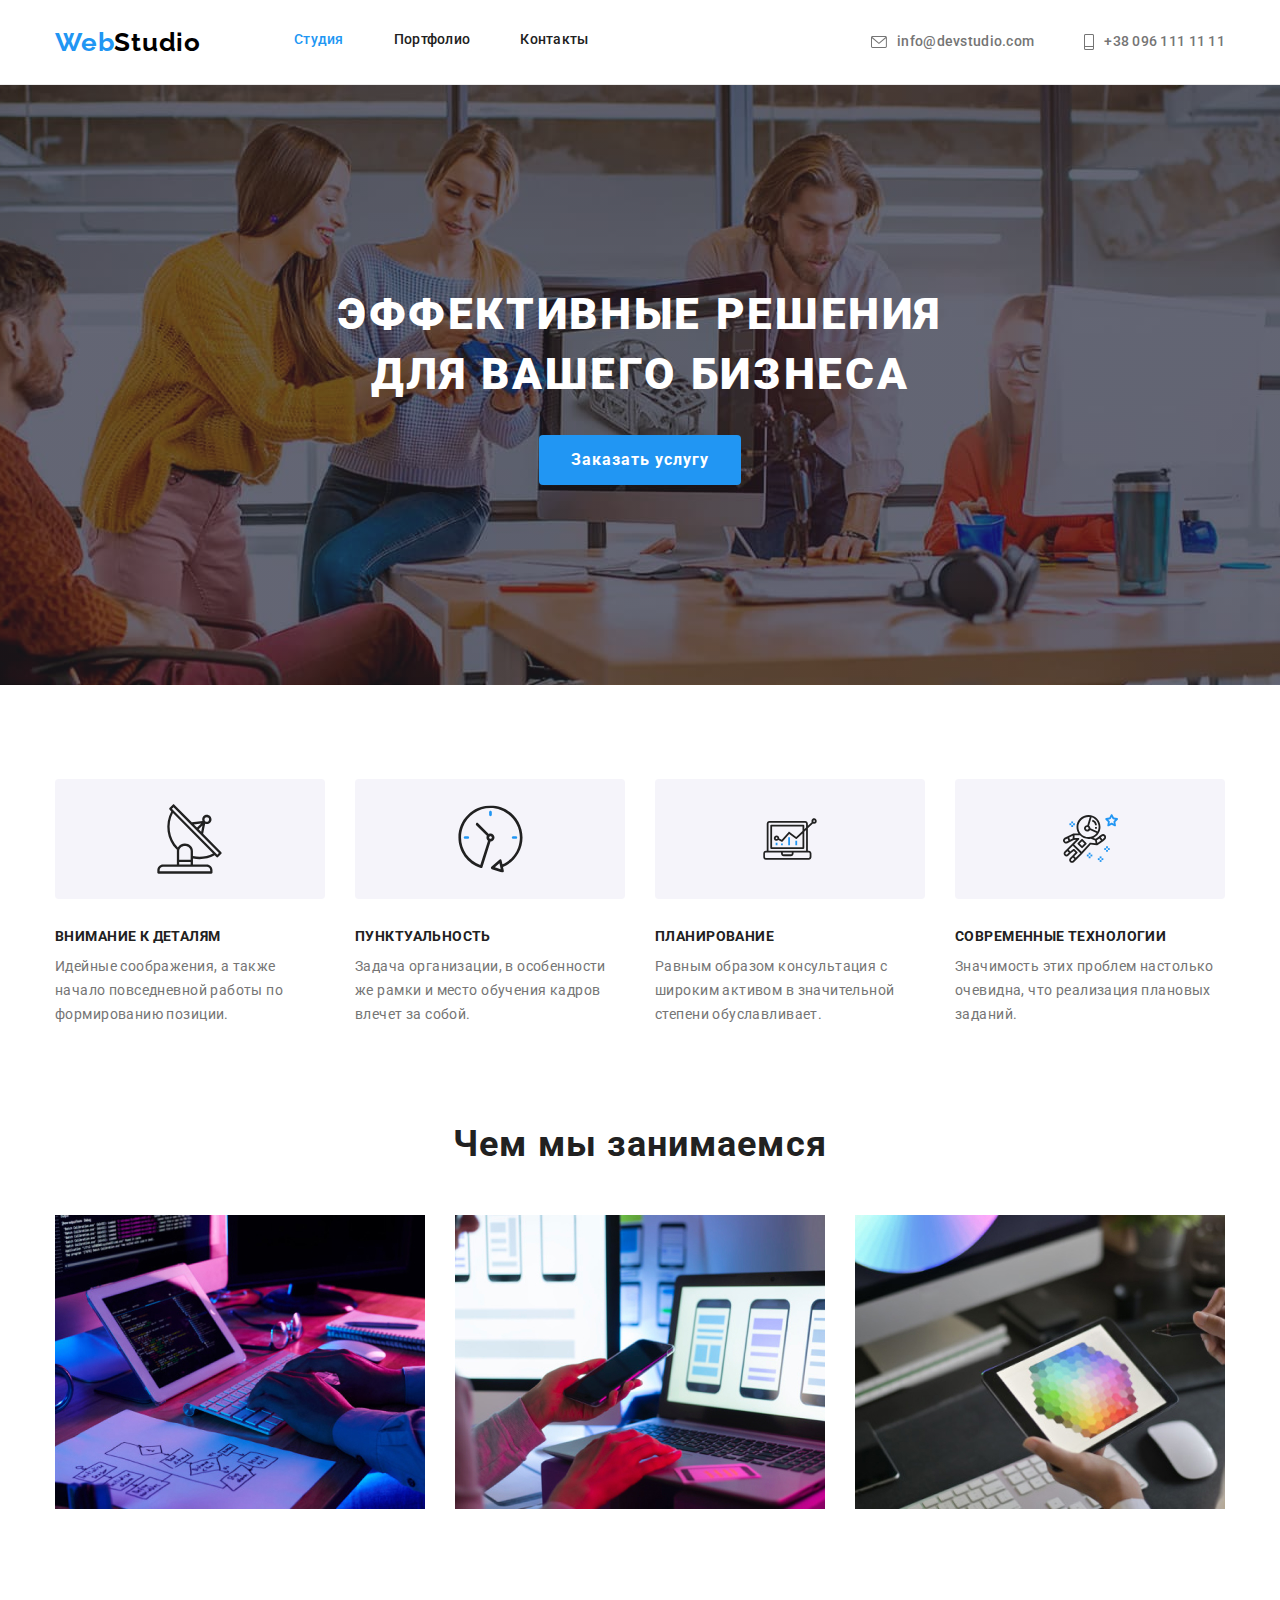
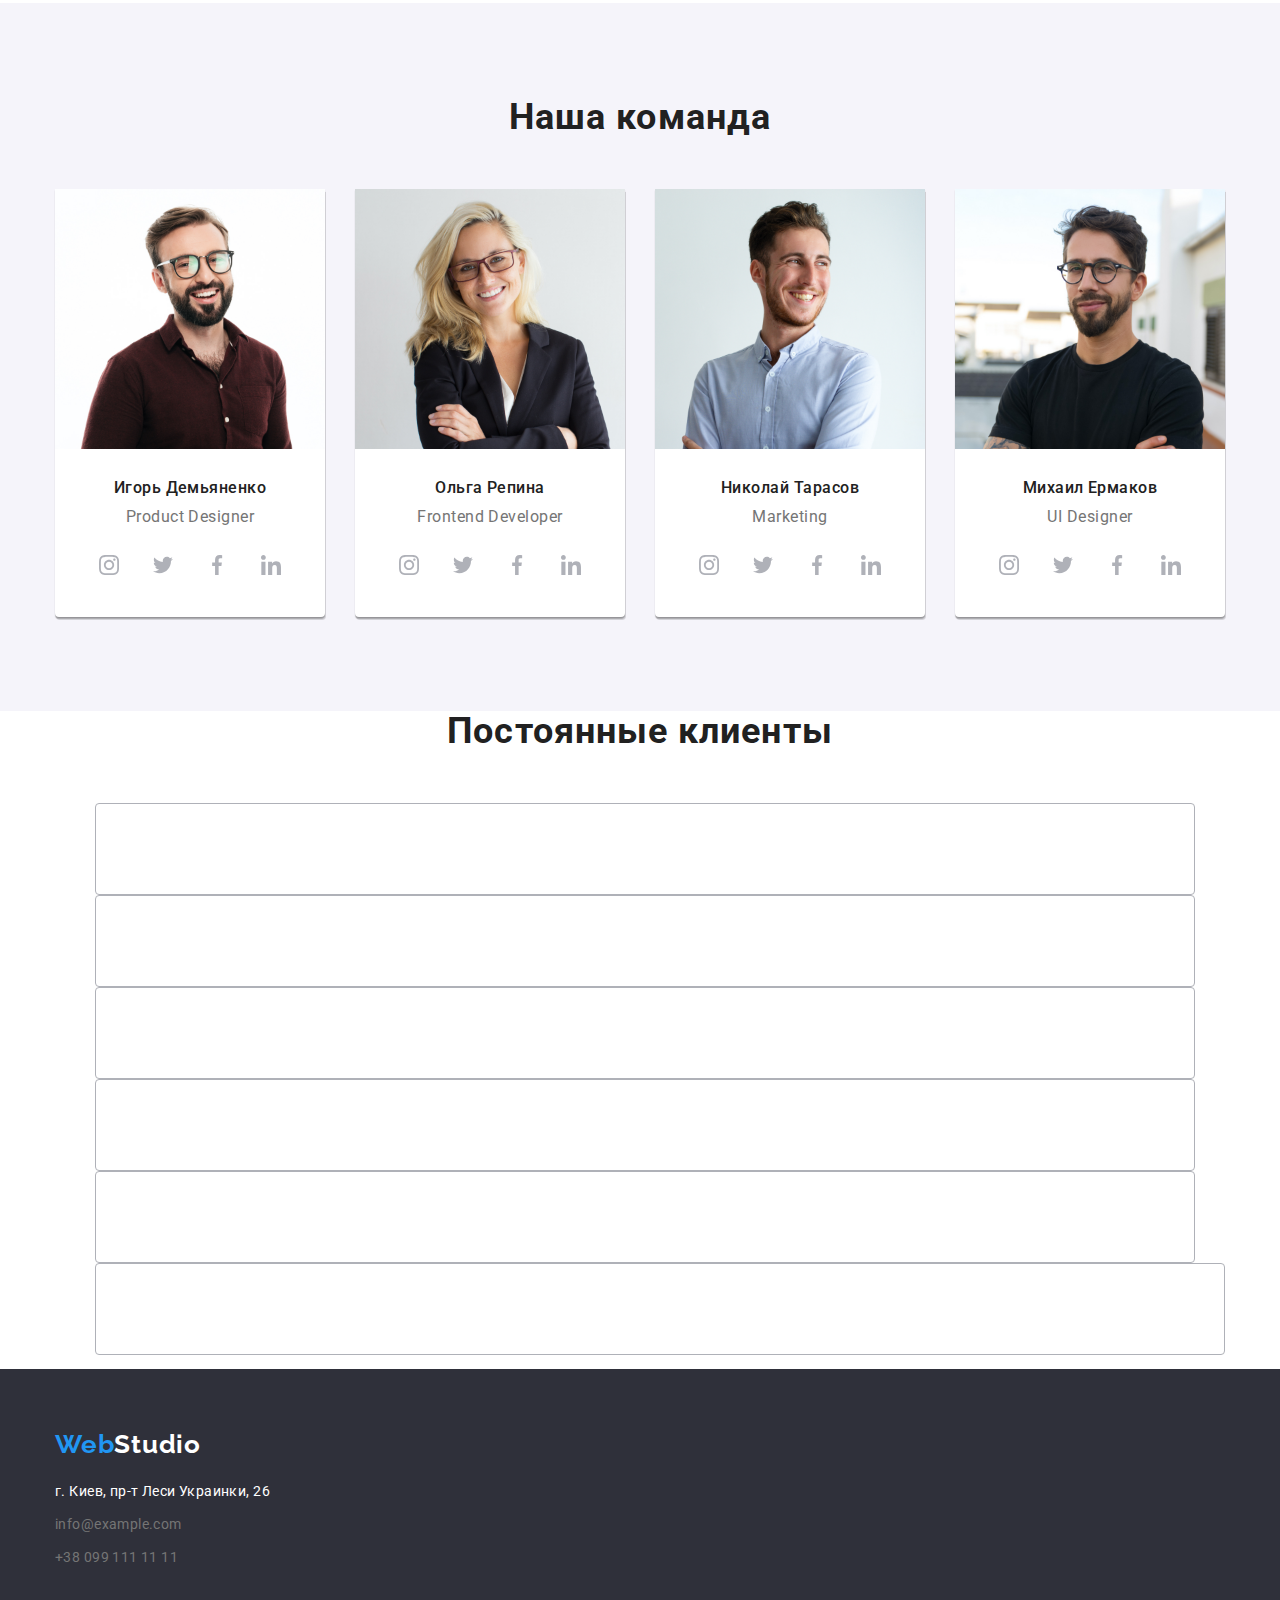
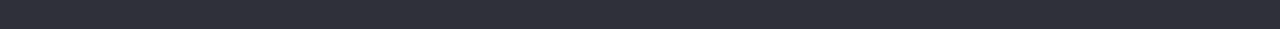
==== index.html @ 20b254c2 "add section clients" ====
<!DOCTYPE html>
<html lang="ru">
  <head>
    <meta charset="UTF-8" />
    <meta http-equiv="X-UA-Compatible" content="IE=edge" />
    <meta name="viewport" content="width=device-width, initial-scale=1.0" />
    <link rel="preconnect" href="https://fonts.googleapis.com" />
    <link rel="preconnect" href="https://fonts.gstatic.com" crossorigin />
    <link rel="preconnect" href="https://fonts.googleapis.com" />
    <link rel="preconnect" href="https://fonts.gstatic.com" crossorigin />
    <link
      href="https://fonts.googleapis.com/css2?family=Raleway:wght@700&family=Roboto:wght@400;500;700;900&display=swap"
      rel="stylesheet"
    />
    <title>Document</title>
    <link rel="stylesheet" href="./css/modern-normalize.css" />
    <link rel="stylesheet" href="./css/styles.css" />
  </head>
  <body>
    <header class="header">
      <div class="container">
        <a href=".index.html" class="logo">
          <span class="accent">Web</span>Studio
        </a>
        <nav class="style">
          <ul class="site-nav list">
            <li class="item">
              <a href="index.html" class="header-link active">Студия</a>
            </li>
            <li class="item">
              <a href="portfolio.html" class="header-link">Портфолио</a>
            </li>
            <li class="item">
              <a href="index.html" class="header-link">Контакты</a>
            </li>
          </ul>
        </nav>

        <ul class="site-contacts list">
          <li class="item">
            <a href="mailto:info@devstudio.com" class="link header-link">
              <svg class="contacts-icon" width="16" height="12">
                <use href="./images/symbol-defs.svg#icon-mail"></use>
              </svg>
              info@devstudio.com</a
            >
          </li>

          <li class="item">
            <a href="tel:+380961111111" class="link header-link">
              <svg class="contacts-icon" width="10" height="16">
                <use href="./images/symbol-defs.svg#icon-phone"></use>
              </svg>
              +38 096 111 11 11</a
            >
          </li>
        </ul>
      </div>
    </header>
    <main>
      <!-------HERO-------->
      <section class="hero">
        <div class="container">
          <h1 class="hero-title">
            Эффективные решения<br />для вашего бизнеса
          </h1>
          <button type="button" class="button">Заказать услугу</button>
        </div>
      </section>
      <!-------BENEFITS-------->
      <section class="benefits">
        <div class="container">
          <h2 class="visually-hidden">Преимущества</h2>
          <ul class="benefits-list list">
            <li class="benefits-item item-satellite">
              <h3 class="benefits-title">Внимание к деталям</h3>
              <p class="benefits-text">
                Идейные соображения, а также начало повседневной работы по
                формированию позиции.
              </p>
            </li>

            <li class="benefits-item item-clock">
              <h3 class="benefits-title">Пунктуальность</h3>
              <p class="benefits-text">
                Задача организации, в особенности же рамки и место обучения
                кадров влечет за собой.
              </p>
            </li>

            <li class="benefits-item item-diagram">
              <h3 class="benefits-title">Планирование</h3>
              <p class="benefits-text">
                Равным образом консультация с широким активом в значительной
                степени обуславливает.
              </p>
            </li>

            <li class="benefits-item item-astronaut">
              <h3 class="benefits-title">Современные технологии</h3>
              <p class="benefits-text">
                Значимость этих проблем настолько очевидна, что реализация
                плановых заданий.
              </p>
            </li>
          </ul>
        </div>
      </section>
      <!-------WORK-------->
      <section class="work">
        <div class="container">
          <h2 class="section-title section-title-center">Чем мы занимаемся</h2>
          <ul class="card-set work-list list">
            <li class="item work-item">
              <img
                class="img"
                src="./images/img.jpg"
                alt="pic1"
                width="370"
                height="294"
              />
            </li>

            <li class="item work-item">
              <img
                class="img"
                src="./images/img-2.jpg"
                alt="pic2"
                width="370"
                height="294"
              />
            </li>

            <li class="item work-item">
              <img
                class="img"
                src="./images/img-3.jpg"
                alt="pic3"
                width="370"
                height="294"
              />
            </li>
          </ul>
        </div>
      </section>
      <!-------TEAM-------->
      <section class="team">
        <div class="container">
          <h2 class="section-title">Наша команда</h2>
          <ul class="card-set team-list list">
            <li class="item team-item card">
              <img
                class="img"
                src="./images/img11.jpg"
                alt="pic4"
                width="270"
                height="260"
              />
              <div class="team-content">
                <h3 class="team-name">Игорь Демьяненко</h3>
                <p class="team-text">Product Designer</p>
                <ul class="team-soc-list list">
                  <li class="team-soc-item">
                    <a
                      class="team-soc-link"
                      href=""
                      target="_blank"
                      rel="noopener noreferrer nofollow"
                    >
                      <svg class="team-soc-icon" width="20px" height="20px">
                        <use
                          href="./images/symbol-defs.svg#icon-instagram"
                        ></use>
                      </svg>
                    </a>
                  </li>

                  <li class="team-soc-item">
                    <a
                      class="team-soc-link"
                      href=""
                      target="_blank"
                      rel="noopener noreferrer nofollow"
                    >
                      <svg class="team-soc-icon" width="20px" height="20px">
                        <use href="./images/symbol-defs.svg#icon-twitter"></use>
                      </svg>
                    </a>
                  </li>

                  <li class="team-soc-item">
                    <a
                      class="team-soc-link"
                      href=""
                      target="_blank"
                      rel="noopener noreferrer nofollow"
                    >
                      <svg class="team-soc-icon" width="20px" height="20px">
                        <use
                          href="./images/symbol-defs.svg#icon-facebook"
                        ></use>
                      </svg>
                    </a>
                  </li>

                  <li class="team-soc-item">
                    <a
                      class="team-soc-link"
                      href=""
                      target="_blank"
                      rel="noopener noreferrer nofollow"
                    >
                      <svg class="team-soc-icon" width="20px" height="20px">
                        <use
                          href="./images/symbol-defs.svg#icon-linkedin"
                        ></use>
                      </svg>
                    </a>
                  </li>
                </ul>
              </div>
            </li>

            <li class="item team-item card">
              <img
                class="img"
                src="./images/img-22.jpg"
                alt="pic5"
                width="270"
                height="260"
              />

              <div class="team-content">
                <h3 class="team-name">Ольга Репина</h3>
                <p class="team-text">Frontend Developer</p>
                <ul class="team-soc-list list">
                  <li class="team-soc-item">
                    <a href="" class="team-soc-link"
                      ><svg class="team-soc-icon" width="20px" height="20px">
                        <use
                          href="./images/symbol-defs.svg#icon-instagram"
                        ></use>
                      </svg>
                    </a>
                  </li>

                  <li class="team-soc-item">
                    <a href="" class="team-soc-link">
                      <svg class="team-soc-icon" width="20px" height="20px">
                        <use href="./images/symbol-defs.svg#icon-twitter"></use>
                      </svg>
                    </a>
                  </li>

                  <li class="team-soc-item">
                    <a href="" class="team-soc-link">
                      <svg class="team-soc-icon" width="20px" height="20px">
                        <use
                          href="./images/symbol-defs.svg#icon-facebook"
                        ></use>
                      </svg>
                    </a>
                  </li>

                  <li class="team-soc-item">
                    <a href="" class="team-soc-link">
                      <svg class="team-soc-icon" width="20px" height="20px">
                        <use
                          href="./images/symbol-defs.svg#icon-linkedin"
                        ></use>
                      </svg>
                    </a>
                  </li>
                </ul>
              </div>
            </li>

            <li class="item team-item card">
              <img
                class="img"
                src="./images/img-33.jpg"
                alt="pic6"
                width="270"
                height="260"
              />
              <div class="team-content">
                <h3 class="team-name">Николай Тарасов</h3>
                <p class="team-text">Marketing</p>
                <ul class="team-soc-list list">
                  <li class="team-soc-item">
                    <a href="" class="team-soc-link"
                      ><svg class="team-soc-icon" width="20px" height="20px">
                        <use
                          href="./images/symbol-defs.svg#icon-instagram"
                        ></use>
                      </svg>
                    </a>
                  </li>

                  <li class="team-soc-item">
                    <a href="" class="team-soc-link">
                      <svg class="team-soc-icon" width="20px" height="20px">
                        <use href="./images/symbol-defs.svg#icon-twitter"></use>
                      </svg>
                    </a>
                  </li>

                  <li class="team-soc-item">
                    <a href="" class="team-soc-link">
                      <svg class="team-soc-icon" width="20px" height="20px">
                        <use
                          href="./images/symbol-defs.svg#icon-facebook"
                        ></use>
                      </svg>
                    </a>
                  </li>

                  <li class="team-soc-item">
                    <a href="" class="team-soc-link">
                      <svg class="team-soc-icon" width="20px" height="20px">
                        <use
                          href="./images/symbol-defs.svg#icon-linkedin"
                        ></use>
                      </svg>
                    </a>
                  </li>
                </ul>
              </div>
            </li>

            <li class="item team-item card">
              <img
                class="img"
                src="./images/img-44.jpg"
                alt="pic7"
                width="270"
                height="260"
              />
              <div class="team-content">
                <h3 class="team-name">Михаил Ермаков</h3>
                <p class="team-text">UI Designer</p>
                <ul class="team-soc-list list">
                  <li class="team-soc-item">
                    <a href="" class="team-soc-link zzzz"
                      ><svg class="team-soc-icon" width="20px" height="20px">
                        <use
                          href="./images/symbol-defs.svg#icon-instagram"
                        ></use>
                      </svg>
                    </a>
                  </li>

                  <li class="team-soc-item">
                    <a href="" class="team-soc-link">
                      <svg class="team-soc-icon" width="20px" height="20px">
                        <use href="./images/symbol-defs.svg#icon-twitter"></use>
                      </svg>
                    </a>
                  </li>

                  <li class="team-soc-item">
                    <a href="" class="team-soc-link">
                      <svg class="team-soc-icon" width="20px" height="20px">
                        <use
                          href="./images/symbol-defs.svg#icon-facebook"
                        ></use>
                      </svg>
                    </a>
                  </li>

                  <li class="team-soc-item">
                    <a href="" class="team-soc-link">
                      <svg class="team-soc-icon" width="20px" height="20px">
                        <use
                          href="./images/symbol-defs.svg#icon-linkedin"
                        ></use>
                      </svg>
                    </a>
                  </li>
                </ul>
              </div>
            </li>
          </ul>
        </div>
      </section>

      <section>
        <div class="container">
          <h2 class="section-title center">Постоянные клиенты</h2>
          <ul class="card-set clients-list">
            <li class="item clients-item">
              <a class="clients-link" href="" aria-label="YA & CO">
                <span class="visually-hidden">YA & CO</span>
                <svg class="clients-icon" width="41" height="46">
                  <use href="./images/icons.svg#icon-client-1" />
                </svg>
              </a>
            </li>

            <li class="item clients-item">
              <a
                class="clients-link"
                href=""
                aria-label="COMPANY TAG LINE HERE"
              >
                <span class="visually-hidden">COMPANY TAG LINE HERE</span>
                <svg class="clients-icon" width="40" height="52">
                  <use href="./images/icons.svg#icon-client-2" />
                </svg>
              </a>
            </li>

            <li class="item clients-item">
              <a class="clients-link" href="" aria-label="COMPANY">
                <span class="visually-hidden">COMPANY</span>
                <svg class="clients-icon" width="43" height="41">
                  <use href="./images/icons.svg#icon-client-3" />
                </svg>
              </a>
            </li>

            <li class="item clients-item">
              <a class="clients-link" href="" aria-label="FOSTER PETERS">
                <span class="visually-hidden">FOSTER PETERS</span>
                <svg class="clients-icon" width="84" height="41">
                  <use href="./images/icons.svg#icon-client-4" />
                </svg>
              </a>
            </li>

            <li class="item clients-item">
              <a class="clients-link" href="" aria-label="BRAND">
                <span class="visually-hidden">BRAND</span>
                <svg class="clients-icon" width="63" height="45">
                  <use href="./images/icons.svg#icon-client-5" />
                </svg>
              </a>
            </li>

            <li class="item clients-item">
              <a class="clients-link" href="" aria-label="COMPANY TEG LINE">
                <span class="visually-hidden">COMPANY TEG LINE</span>
                <svg class="clients-icon" width="94" height="44">
                  <use href="./images/icons.svg#icon-client-6" />
                </svg>
              </a>
            </li>
          </ul>
        </div>
      </section>
    </main>

    <!-------FOOTER-------->

    <footer class="footer">
      <div class="container">
        <a href=".index.html" class="logo footer-logo">
          <span class="accent">Web</span>Studio
        </a>
        <address class="address">
          <ul class="list">
            <li class="footer-link-item">
              <a
                href="https://goo.gl/maps/GdN5rj32io8NNRQ59"
                target="_blank"
                rel="noreferrer nofollow noopener"
                class="footer-link white"
                >г. Киев, пр-т Леси Украинки, 26
              </a>
            </li>

            <li class="footer-link-item">
              <a href="mailto:info@example.com" class="footer-link"
                >info@example.com
              </a>
            </li>

            <li class="footer-link-item">
              <a href="tel:+380991111111" class="footer-link"
                >+38 099 111 11 11
              </a>
            </li>
          </ul>
        </address>
      </div>
    </footer>
  </body>
</html>
---- css/styles.css ----
/* Цвет основного текста /чёрный/ #212121 */
/* Цвет вторичного текста /серый/ #757575 */
/* Цвет акцента /синий/ #2196F3 */
/* Цвет текста /белый/ #FFFFFF */
/* Цвет футера rgba(255, 255, 255, 0.6 */
/* Цвет основного фона /белый/ #FFFFFF */
/* Вторичный цвет фона /приглушенно серый/ наша команда #F5F4FA */
/* Цвет фона заголовка и футера /серый/ #2F303A */

:root {
  --logo-color: #000000;
  --secondary-text-color: #757575;
  --accent-color: #2196f3;
  --secondary-background: #f5f4fa;
  --white-color: #fff;
  --primary-text-color: #212121;
  --color-footer: rgba(255, 255, 255, 0.6);
  --background-footer: #2f303a;
  --icons-color: #afb1b8;
}

p,
h1,
h2,
h3,
h4,
h5,
h6 {
  margin: 0;
}

.img {
  display: block;
  max-width: 100%;
  height: auto;
}

body {
  background: var(--white-color);
  font-family: Roboto, sans-serif;
  font-size: 14px;
  letter-spacing: 0.03em;
}

.accent {
  color: var(--accent-color);
}

.container {
  width: 1200px;
  margin: 0 auto;
  padding: 0 15px;
  /* outline: 1px solid red; */
}

.list {
  list-style: none;
  padding-left: 0;
  margin-bottom: 0;
  margin-top: 0;
}

.address {
  font-style: normal;
}

.button {
  font-family: inherit;
  font-weight: 700;
  font-size: 16px;
  line-height: 1.88;
  text-align: center;
  letter-spacing: 0.06em;
  color: var(--white-color);
  background-color: var(--accent-color);
  border: none;
  padding: 10px 32px;
  border-radius: 4px;

  margin-top: 30px;
  min-width: 200px;
  cursor: pointer;
}

.button-list {
  min-width: auto;
  padding: 6px 22px;
  border-radius: 4px;
}

.visually-hidden {
  position: absolute;
  width: 1px;
  height: 1px;
  margin: -1px;
  border: 0;
  padding: 0;

  white-space: nowrap;
  clip-path: inset(100%);
  clip: rect(0 0 0 0);
  overflow: hidden;
}

/* ------------- HEADER ---------- */

.header {
  border-bottom: 1px solid #ececec;
}

.header .container {
  display: flex;
}

.logo {
  color: var(--logo-color);
  font-family: Raleway, sans-serif;
  font-weight: 700;
  font-size: 26px;
  line-height: 1.19;
  letter-spacing: 0.03em;
  text-decoration: none;
}

.header .logo {
  display: flex;
  align-items: center;
}

.site-nav,
.site-contacts {
  display: flex;
}

.site-nav .item:not(:last-child),
.site-contacts .item:not(:last-child) {
  margin-right: 50px;
}

.style {
  margin-left: 93px;
}

.site-contacts {
  margin-left: auto;
}

/* site-nav */

.header-link {
  color: var(--primary-text-color);
  font-family: Roboto, sans-serif;
  font-weight: 500;
  font-size: 14px;
  line-height: 1.14;
  letter-spacing: 0.02em;
  text-decoration: none;
  padding-top: 32px;
  padding-bottom: 32px;
  display: block;
}

.header-link:hover,
.header-link:focus,
.site-contacts .header-link:hover,
.site-contacts .header-link:focus {
  color: var(--accent-color);
}

.header-link.active {
  color: var(--accent-color);
}

.site-contacts .header-link {
  color: var(--secondary-text-color);
}

.site-contacts .link {
  display: flex;
  align-items: center;
  padding-top: 34px;
  padding-bottom: 34px;
}

.site-contacts .link:hover,
.site-contacts .link:focus {
  color: var(--accent-color);
}

.contacts-icon {
  margin-right: 10px;
  fill: var(--secondary-text-color);
}

.site-contacts .contacts-icon:hover,
.site-contacts .contacts-icon:focus {
  fill: var(--accent-color);
}

/* ------------- HERO ---------- */

.hero {
  text-align: center;

  padding-bottom: 200px;
  padding-top: 200px;
  background-size: cover;

  background-color: var(--background-footer);
  background-image: linear-gradient(
      to right,
      rgba(47, 48, 58, 0.4),
      rgba(47, 48, 58, 0.4)
    ),
    url(../images/effect\ descisions.jpg);
  background-repeat: no-repeat;
  background-position: center;
}

.hero-title {
  font-weight: 900;
  font-size: 44px;
  line-height: 1.36;
  text-align: center;
  letter-spacing: 0.06em;
  text-transform: uppercase;
  color: var(--white-color);

  text-transform: uppercase;
}

/* ------------- BENEFITS ---------- */

.benefits {
  padding-top: 94px;
  padding-bottom: 94px;
}

.benefits-list {
  display: flex;
}

.benefits-item {
  width: 270px;
  margin-right: 30px;
}

.benefits-item:last-child {
  margin-right: 0;
}

.benefits-item::before {
  display: block;
  content: "";
  height: 120px;
  border-radius: 4px;
  background-color: var(--secondary-background);
  background-size: contain;
  background-repeat: no-repeat;
  background-position: center;
  margin-bottom: 30px;
}

.benefits-item.item-satellite::before {
  background-image: url(../images/satellite.svg);
  background-size: 65.32px 70px;
}

.benefits-item.item-clock::before {
  background-image: url(../images/clock.svg);
  background-size: 66.96px 70px;
}

.benefits-item.item-diagram::before {
  background-image: url(../images/diagram.svg);
  background-size: 70px 53.69px;
}

.benefits-item.item-astronaut::before {
  background-image: url(../images/astronaut.svg);
  background-size: 54.83px 60.66px;
}

.benefits-title {
  font-weight: 700;
  font-size: 14px;
  line-height: 1.14;
  letter-spacing: 0.03em;
  text-transform: uppercase;
  color: var(--primary-text-color);
  width: 270px;
  height: 16px;
}

.benefits-text {
  font-weight: 400;
  font-size: 14px;
  line-height: 1.71;
  letter-spacing: 0.03em;
  color: var(--secondary-text-color);
  width: 270px;
  height: 75px;
  margin-top: 10px;
}

/* ------------- WORK ---------- */

.work {
  padding-bottom: 94px;
}
.work-list {
  display: flex;
}

.section-title {
  font-weight: 700;
  font-size: 36px;
  line-height: 1.16;
  text-align: center;
  letter-spacing: 0.03em;
  color: var(--primary-text-color);

  margin-bottom: 50px;
  margin-top: 0px;
}

.section-title-center {
  text-align: center;
  margin-right: 0px;
}

.work-item {
  margin-right: 30px;
  width: 370px;
}

.work-item:last-child {
  margin-right: 0;
}

/* ------------- TEAM ---------- */

.team {
  background-color: var(--secondary-background);
  padding-top: 94px;
  padding-bottom: 94px;
}

.card {
  background-color: var(--white-color);
  border-radius: 0px 0px 4px 4px;
  box-shadow: 1px 3px rgba(0, 0, 0, 0.12), 0px 1px 1px rgba(0, 0, 0, 0.14),
    0px 2px 1px rgba(0, 0, 0, 0.2);
}

.team-list > .team-item {
  margin-right: 30px;
  text-align: center;
  flex-basis: calc(100% / 3 - 30px);
  width: 200px;
}

.team-item:last-child {
  margin-right: 0;
}

.team-list {
  display: flex;
}

.team-content {
  padding: 30px 0;
}

.team-name {
  font-weight: 500;
  font-size: 16px;
  line-height: 1.18;
  letter-spacing: 0.03em;
  color: var(--primary-text-color);
  margin-bottom: 10px;
}

.team-text {
  font-weight: 400;
  font-size: 16px;
  line-height: 1.18;
  letter-spacing: 0.03em;
  color: var(--secondary-text-color);
  margin-bottom: 16px;
}

.team-soc-item {
  width: 44px;
  height: 44px;
  margin-right: 10px;
}

.team-soc-item:last-child {
  margin-right: 0px;
}

.team-soc-list {
  display: flex;
  justify-content: center;
}

.team-soc-link {
  width: 100%;
  height: 100%;
  background-color: var(--white-color);
  border-radius: 50%;
  display: flex;
  align-items: center;
  justify-content: center;
}

.team-soc-icon {
  fill: var(--icons-color);
}

.team-soc-link:hover,
.team-soc-link:focus {
  background-color: var(--accent-color);
}

.team-soc-link:hover .team-soc-icon,
.team-soc-link:focus .team-soc-icon {
  fill: var(--white-color);
}

.section-title {
}

.center {
}

.clients-list .item:last-child {
  margin-right: 0px;
}

.clients-item {
  height: 92px;
  margin-right: 30px;
  list-style: none;
}

.clients-item:last-child {
  margin: 0px;
}

.clients-link {
  display: flex;
  justify-content: center;
  align-items: center;
  width: 100%;
  height: 100%;

  color: var(--icons-color);

  border: 1px solid var(--icons-color);
  border-radius: 4px;
}

.clients-icon {
  max-width: 100%;
  max-height: 100%;
}

/* ------------- FOOTER ---------- */

.footer {
  background-color: var(--background-footer);
  text-decoration: none;
  padding-top: 60px;
  padding-bottom: 60px;
}

.footer-logo {
  color: var(--white-color);
  margin-bottom: 20px;
  display: inline-block;
}

.footer-link {
  font-weight: 400;
  font-size: 14px;
  font-style: normal;
  line-height: 1.71;
  letter-spacing: 0.03em;
  color: var(--secondary-text-color);
  text-decoration: none;
  margin-top: 20px;
}

.footer-link-item:not(:last-child) {
  margin-bottom: 9px;
}

.footer-link:hover,
.footer-link:focus,
.footer-link.white:hover,
.footer-link.white:focus {
  color: var(--accent-color);
}

.footer-link.white {
  color: var(--white-color);
}

/*--------PORTFOLIO--------*/

img {
  display: block;
}

.portfolio {
  padding-top: 94px;
  padding-bottom: 94px;
}

.portfolio-list {
  display: flex;
  justify-content: center;
  padding: 0px;
  flex-wrap: wrap;
  list-style: none;
  margin-bottom: 50px;
}

.portfolio-button-item:not(:last-child) {
  margin-right: 8px;
}

.portfolio-set {
  display: flex;
  flex-wrap: wrap; /*многостроковий flex-контейнер*/
  margin-right: -30px;
  margin-bottom: -30px;
}

.portfolio-set > .item {
  width: calc(100% / 3 - 30px);
  margin-right: 30px;
  margin-bottom: 30px;
}

.header-link {
  color: var(--primary-text-color);
  font-family: Roboto, sans-serif;
  font-weight: 500;
  font-size: 14px;
  line-height: 1.14;
  letter-spacing: 0.02em;
  text-decoration: none;
}

.header-link:hover,
.header-link:focus,
.site-contacts .header-link:hover,
.site-contacts .header-link:focus {
  color: var(--accent-color);
}

.header-link.active {
  color: var(--accent-color);
}

.site-contacts .header-link {
  color: var(--secondary-text-color);
}

.button-help:hover,
.button-help:focus,
.button-help.active {
  background-color: var(--accent-color);
  color: var(--white-color);
}

.pointer {
  cursor: pointer;
}

.button-help {
  font-family: inherit;
  font-size: 16px;
  line-height: 1.63;
  font-weight: 500;
  text-align: center;
  vertical-align: top;
  letter-spacing: 0.03em;
  background-color: var(--secondary-background);
  cursor: pointer;
  border: none;
}

.portfolio-content {
  padding: 20px 24px;
  border: 1px solid #ececec;
  border-top: none;
}

.portfolio-title {
  font-weight: 700;
  font-size: 18px;
  line-height: 2;
  letter-spacing: 0.06em;

  width: 322px;
  height: 36px;
  margin-bottom: 4px;
}

.portfolio-text {
  font-weight: 400;
  font-size: 16px;
  line-height: 1.6;
  letter-spacing: 0.03em;
  color: var(--secondary-text-color);

  width: 322 px;
  height: 30px;
}
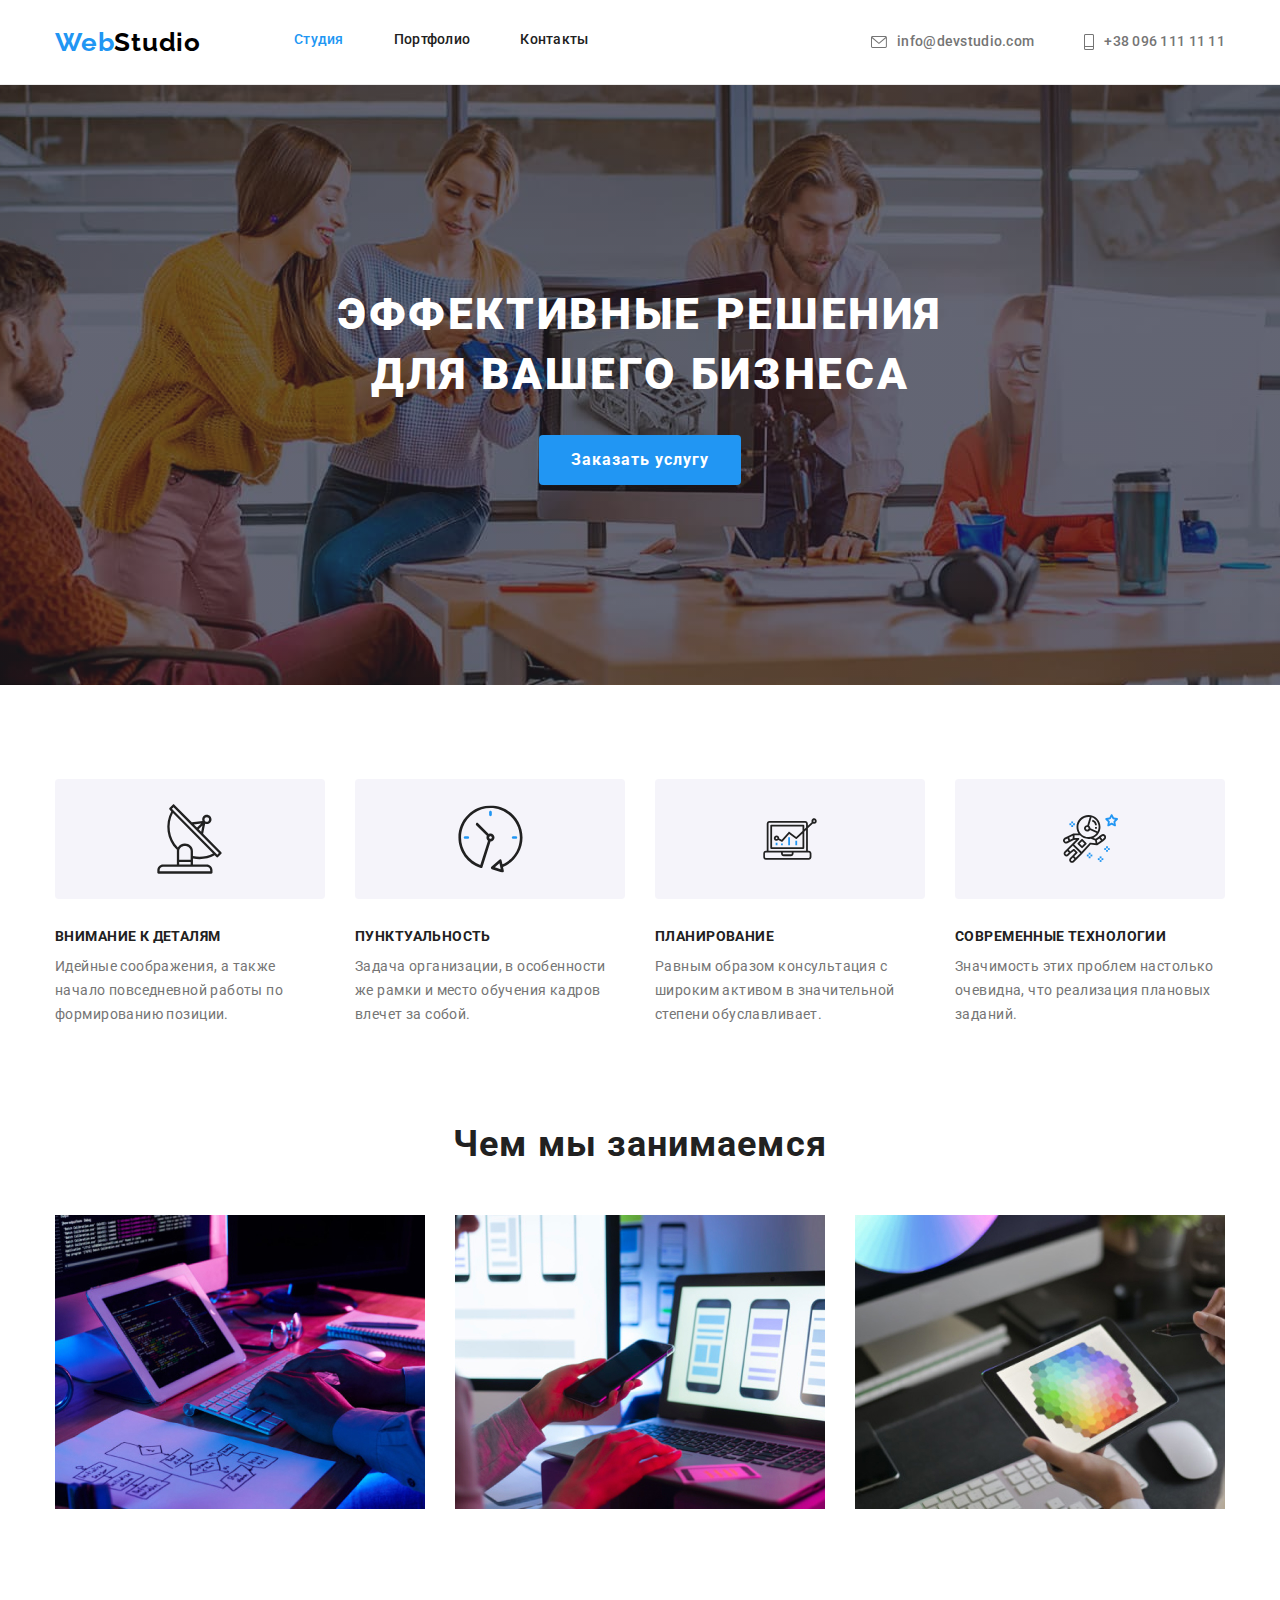
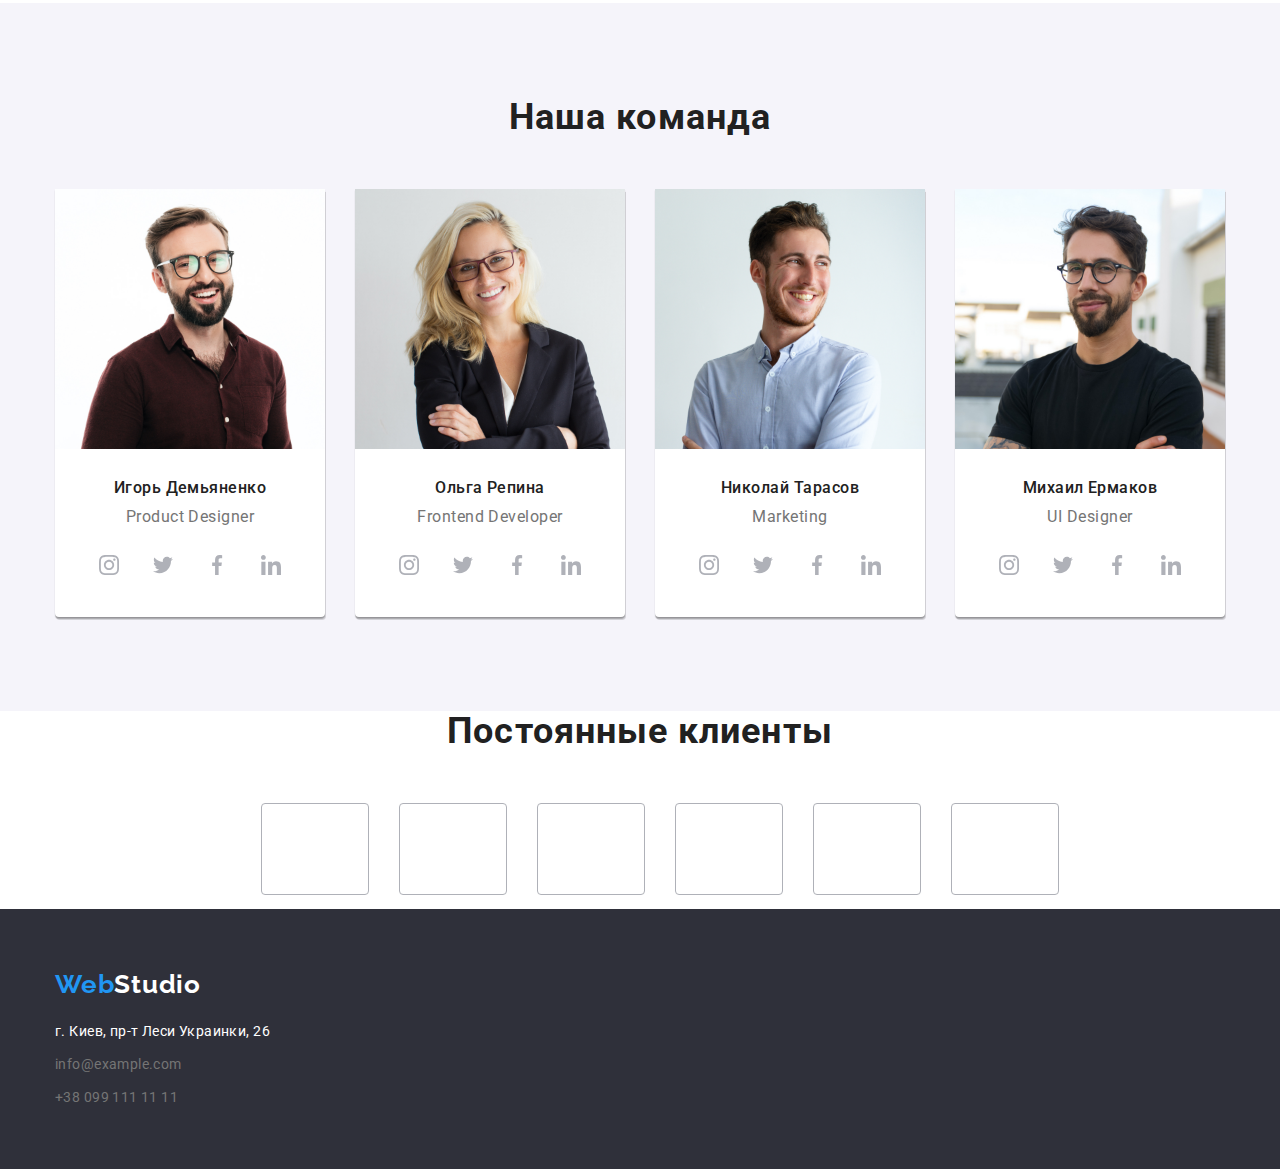
==== commit f12c5773: "section clients changes" ====
--- a/index.html
+++ b/index.html
@@ -391,7 +391,7 @@
             <li class="item clients-item">
               <a class="clients-link" href="" aria-label="YA & CO">
                 <span class="visually-hidden">YA & CO</span>
-                <svg class="clients-icon" width="41" height="46">
+                <svg class="clients-icon" width="106" height="60">
                   <use href="./images/icons.svg#icon-client-1" />
                 </svg>
               </a>
@@ -404,7 +404,7 @@
                 aria-label="COMPANY TAG LINE HERE"
               >
                 <span class="visually-hidden">COMPANY TAG LINE HERE</span>
-                <svg class="clients-icon" width="40" height="52">
+                <svg class="clients-icon" width="106" height="60">
                   <use href="./images/icons.svg#icon-client-2" />
                 </svg>
               </a>
@@ -413,7 +413,7 @@
             <li class="item clients-item">
               <a class="clients-link" href="" aria-label="COMPANY">
                 <span class="visually-hidden">COMPANY</span>
-                <svg class="clients-icon" width="43" height="41">
+                <svg class="clients-icon" width="106" height="60">
                   <use href="./images/icons.svg#icon-client-3" />
                 </svg>
               </a>
@@ -422,7 +422,7 @@
             <li class="item clients-item">
               <a class="clients-link" href="" aria-label="FOSTER PETERS">
                 <span class="visually-hidden">FOSTER PETERS</span>
-                <svg class="clients-icon" width="84" height="41">
+                <svg class="clients-icon" width="106" height="60">
                   <use href="./images/icons.svg#icon-client-4" />
                 </svg>
               </a>
@@ -431,7 +431,7 @@
             <li class="item clients-item">
               <a class="clients-link" href="" aria-label="BRAND">
                 <span class="visually-hidden">BRAND</span>
-                <svg class="clients-icon" width="63" height="45">
+                <svg class="clients-icon" width="106" height="60">
                   <use href="./images/icons.svg#icon-client-5" />
                 </svg>
               </a>
@@ -440,7 +440,7 @@
             <li class="item clients-item">
               <a class="clients-link" href="" aria-label="COMPANY TEG LINE">
                 <span class="visually-hidden">COMPANY TEG LINE</span>
-                <svg class="clients-icon" width="94" height="44">
+                <svg class="clients-icon" width="106" height="60">
                   <use href="./images/icons.svg#icon-client-6" />
                 </svg>
               </a>
--- a/css/styles.css
+++ b/css/styles.css
@@ -435,6 +435,11 @@
 .center {
 }
 
+.clients-list {
+  display: flex;
+  justify-content: center;
+}
+
 .clients-list .item:last-child {
   margin-right: 0px;
 }
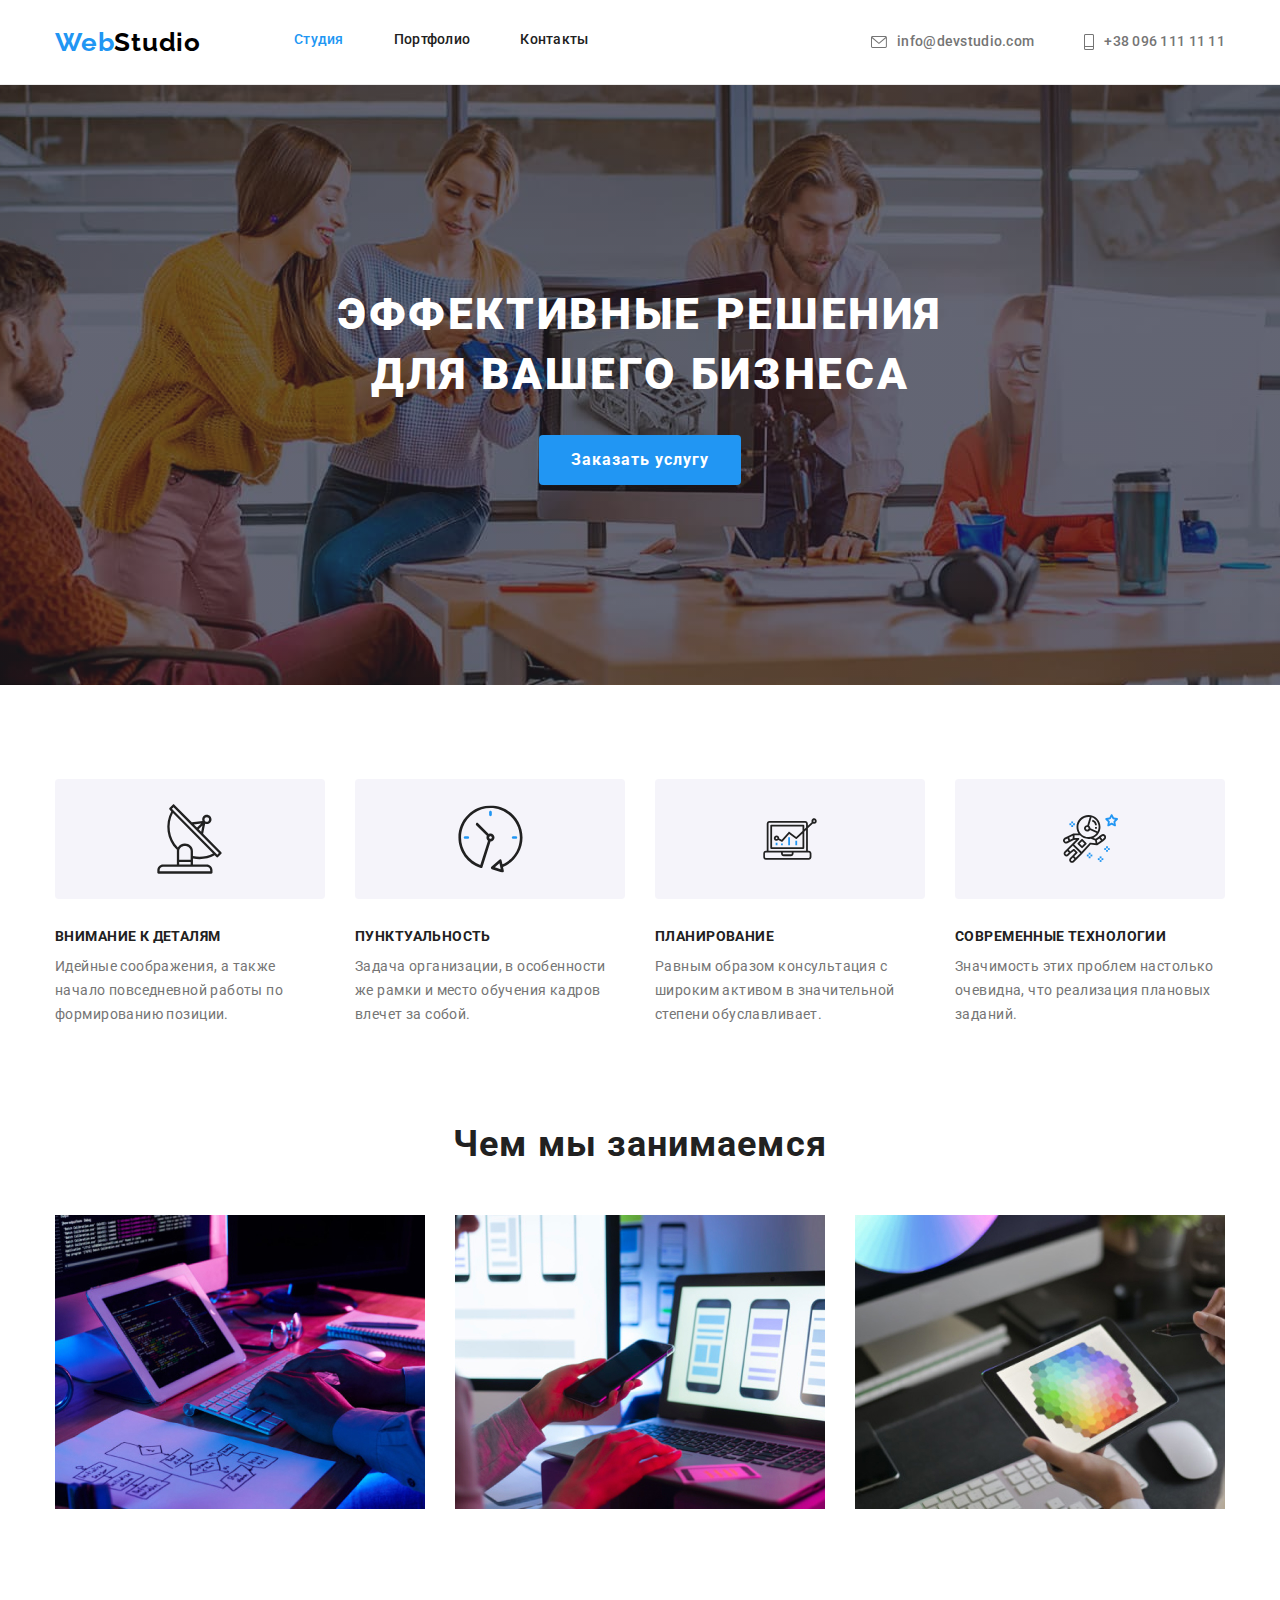
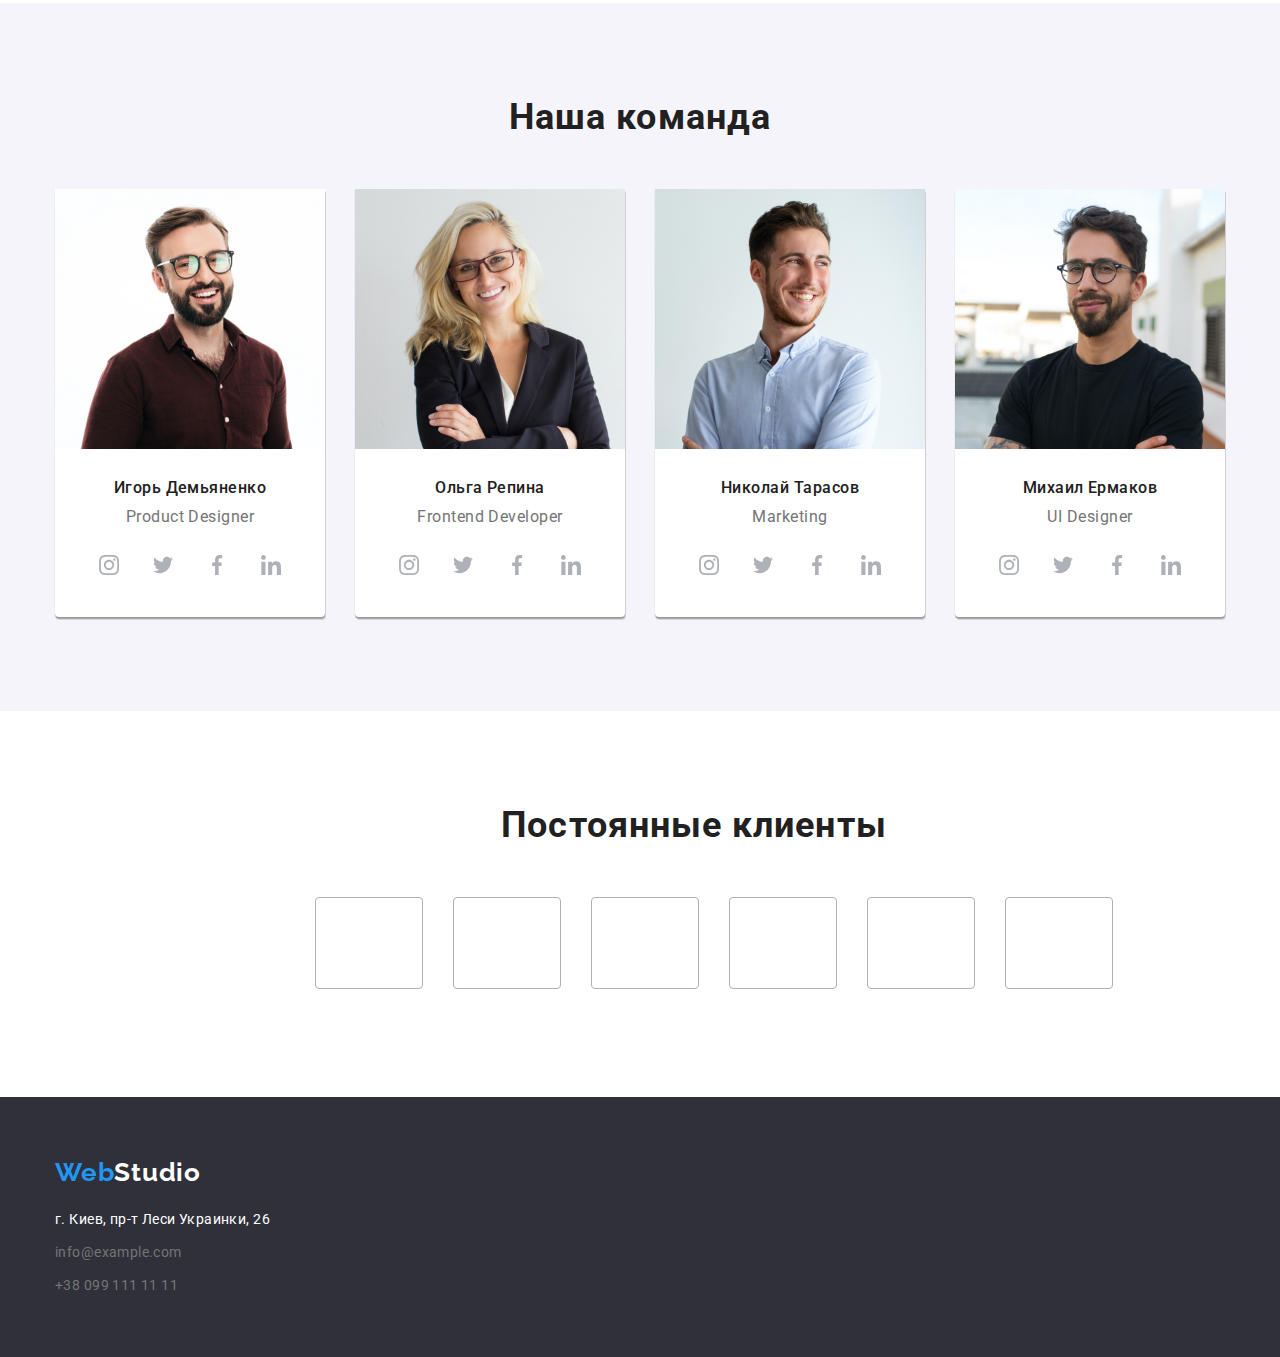
==== commit f8c46831: "section clients chsnges" ====
--- a/index.html
+++ b/index.html
@@ -384,9 +384,9 @@
         </div>
       </section>
 
-      <section>
+      <section class="section-clients">
         <div class="container">
-          <h2 class="section-title center">Постоянные клиенты</h2>
+          <h2 class="section-title">Постоянные клиенты</h2>
           <ul class="card-set clients-list">
             <li class="item clients-item">
               <a class="clients-link" href="" aria-label="YA & CO">
--- a/css/styles.css
+++ b/css/styles.css
@@ -429,10 +429,11 @@
   fill: var(--white-color);
 }
 
+.section-clients {
+  padding: 94px;
+}
+
 .section-title {
-}
-
-.center {
 }
 
 .clients-list {
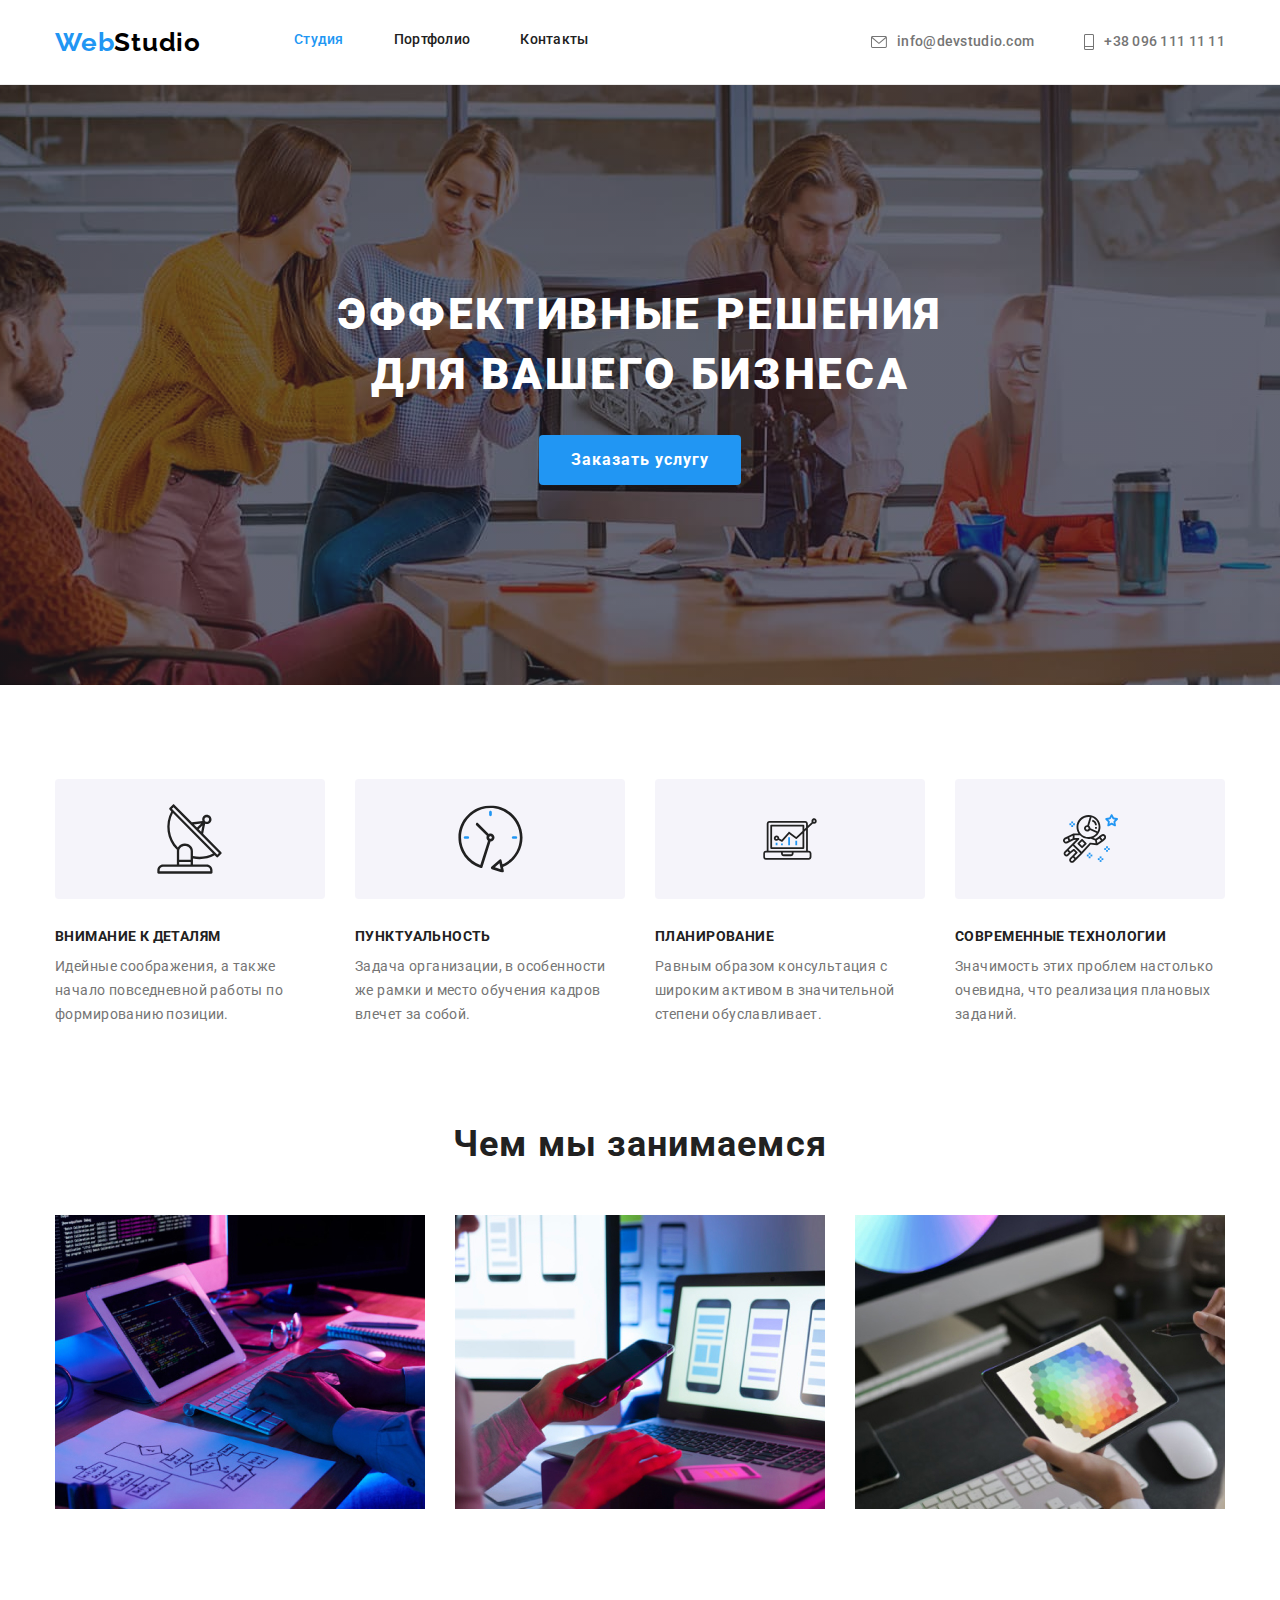
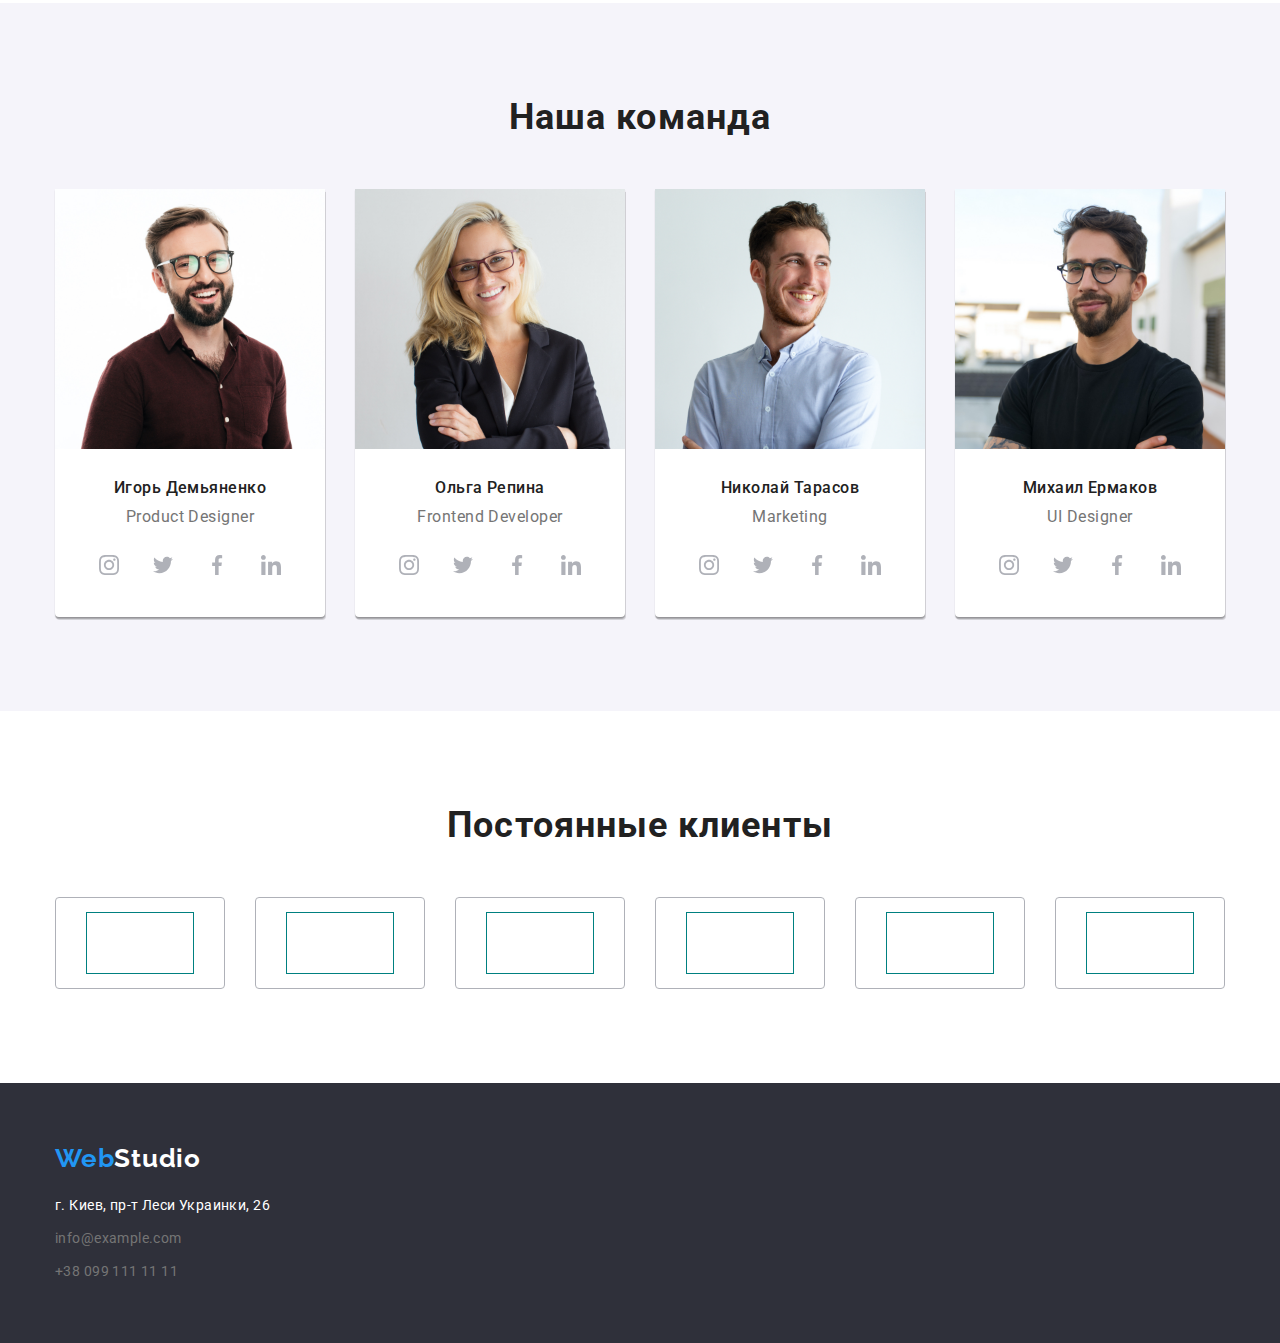
==== commit 415b771e: "add clients icons" ====
--- a/index.html
+++ b/index.html
@@ -401,9 +401,9 @@
               <a
                 class="clients-link"
                 href=""
-                aria-label="COMPANY TAG LINE HERE"
+                aria-label="Company tag line here"
               >
-                <span class="visually-hidden">COMPANY TAG LINE HERE</span>
+                <span class="visually-hidden">Company tag line here</span>
                 <svg class="clients-icon" width="106" height="60">
                   <use href="./images/icons.svg#icon-client-2" />
                 </svg>
@@ -411,8 +411,8 @@
             </li>
 
             <li class="item clients-item">
-              <a class="clients-link" href="" aria-label="COMPANY">
-                <span class="visually-hidden">COMPANY</span>
+              <a class="clients-link" href="" aria-label="Company">
+                <span class="visually-hidden">Company</span>
                 <svg class="clients-icon" width="106" height="60">
                   <use href="./images/icons.svg#icon-client-3" />
                 </svg>
@@ -420,8 +420,8 @@
             </li>
 
             <li class="item clients-item">
-              <a class="clients-link" href="" aria-label="FOSTER PETERS">
-                <span class="visually-hidden">FOSTER PETERS</span>
+              <a class="clients-link" href="" aria-label="Foster reters">
+                <span class="visually-hidden">Foster reters</span>
                 <svg class="clients-icon" width="106" height="60">
                   <use href="./images/icons.svg#icon-client-4" />
                 </svg>
@@ -429,8 +429,8 @@
             </li>
 
             <li class="item clients-item">
-              <a class="clients-link" href="" aria-label="BRAND">
-                <span class="visually-hidden">BRAND</span>
+              <a class="clients-link" href="" aria-label="Brand">
+                <span class="visually-hidden">Brand</span>
                 <svg class="clients-icon" width="106" height="60">
                   <use href="./images/icons.svg#icon-client-5" />
                 </svg>
@@ -438,8 +438,8 @@
             </li>
 
             <li class="item clients-item">
-              <a class="clients-link" href="" aria-label="COMPANY TEG LINE">
-                <span class="visually-hidden">COMPANY TEG LINE</span>
+              <a class="clients-link" href="" aria-label="Company teg line">
+                <span class="visually-hidden">Company teg line</span>
                 <svg class="clients-icon" width="106" height="60">
                   <use href="./images/icons.svg#icon-client-6" />
                 </svg>
--- a/css/styles.css
+++ b/css/styles.css
@@ -27,6 +27,12 @@
 h5,
 h6 {
   margin: 0;
+}
+
+ul,
+ol {
+  margin: 0;
+  padding-left: 0;
 }
 
 .img {
@@ -430,7 +436,8 @@
 }
 
 .section-clients {
-  padding: 94px;
+  padding-top: 94px;
+  padding-bottom: 94px;
 }
 
 .section-title {
@@ -449,6 +456,7 @@
   height: 92px;
   margin-right: 30px;
   list-style: none;
+  width: 170px;
 }
 
 .clients-item:last-child {
@@ -471,6 +479,8 @@
 .clients-icon {
   max-width: 100%;
   max-height: 100%;
+  outline: 1px solid teal;
+  fill: var(--icons-color);
 }
 
 /* ------------- FOOTER ---------- */
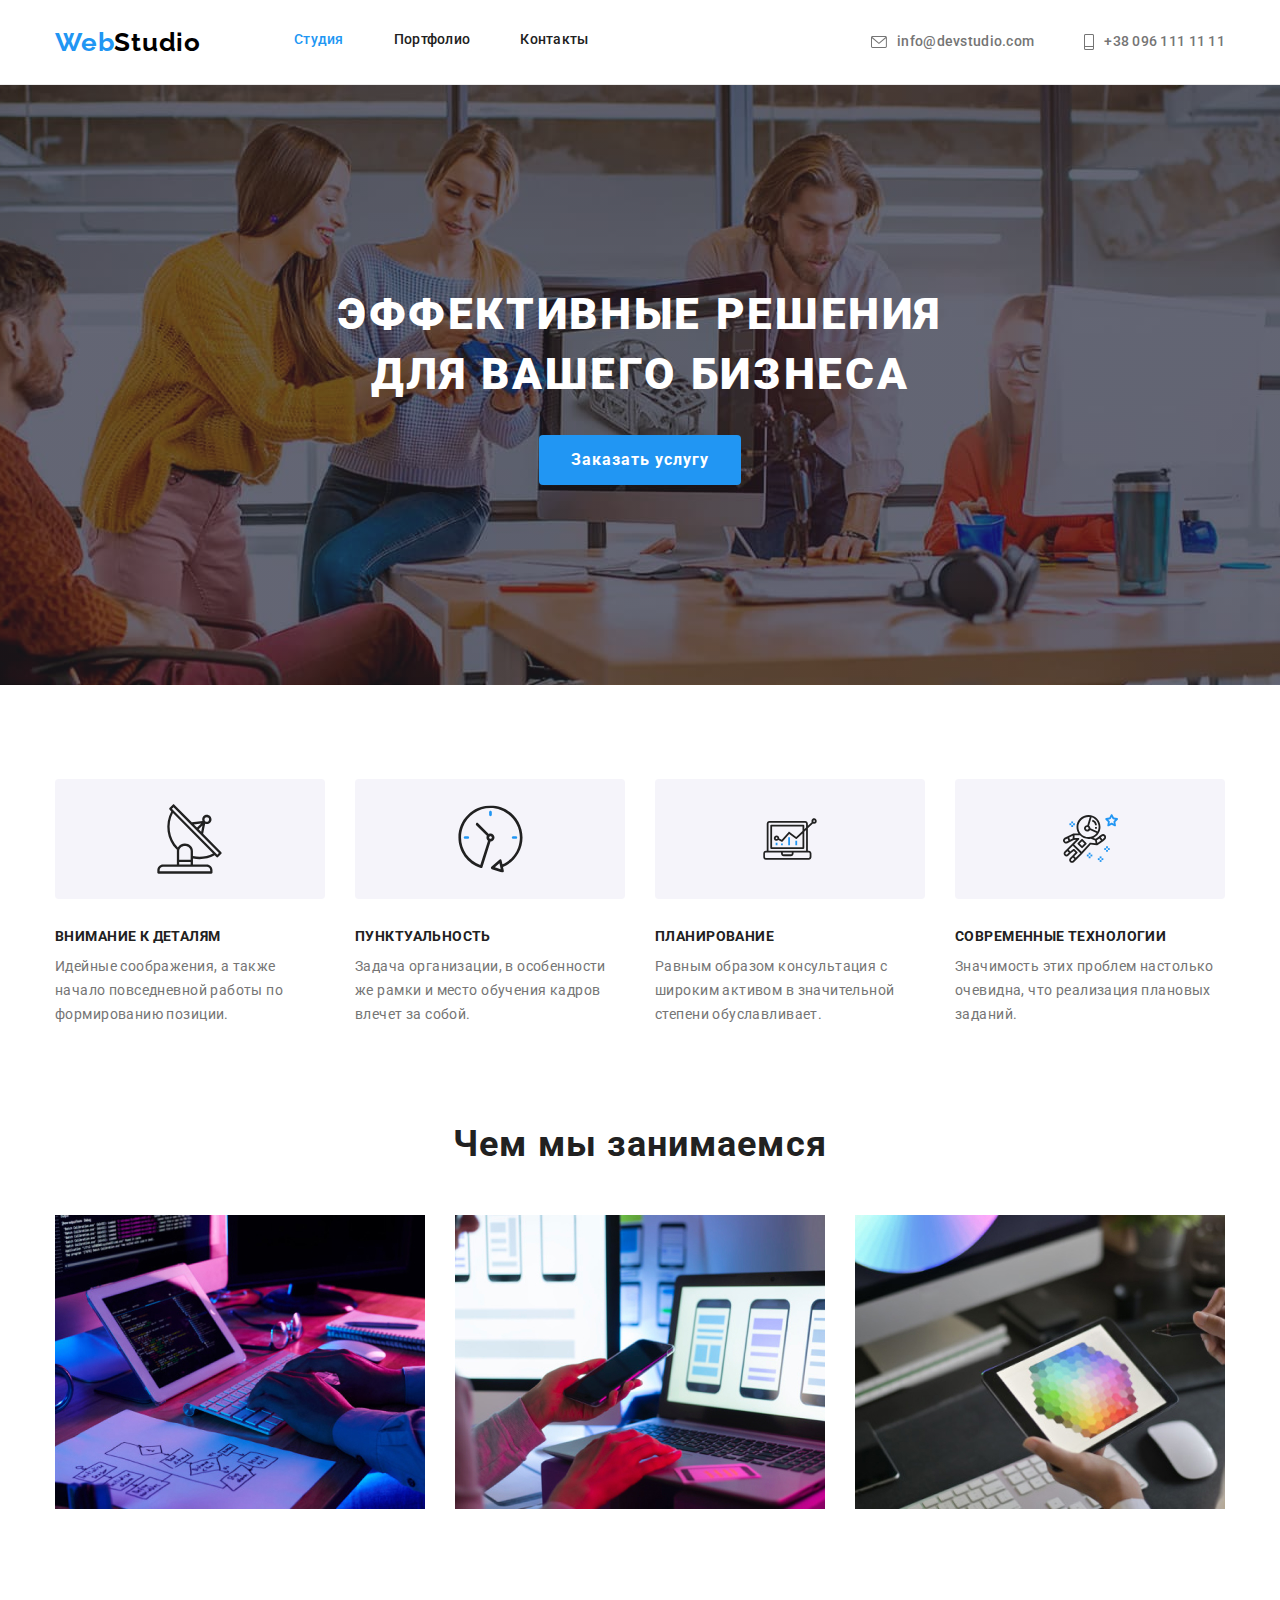
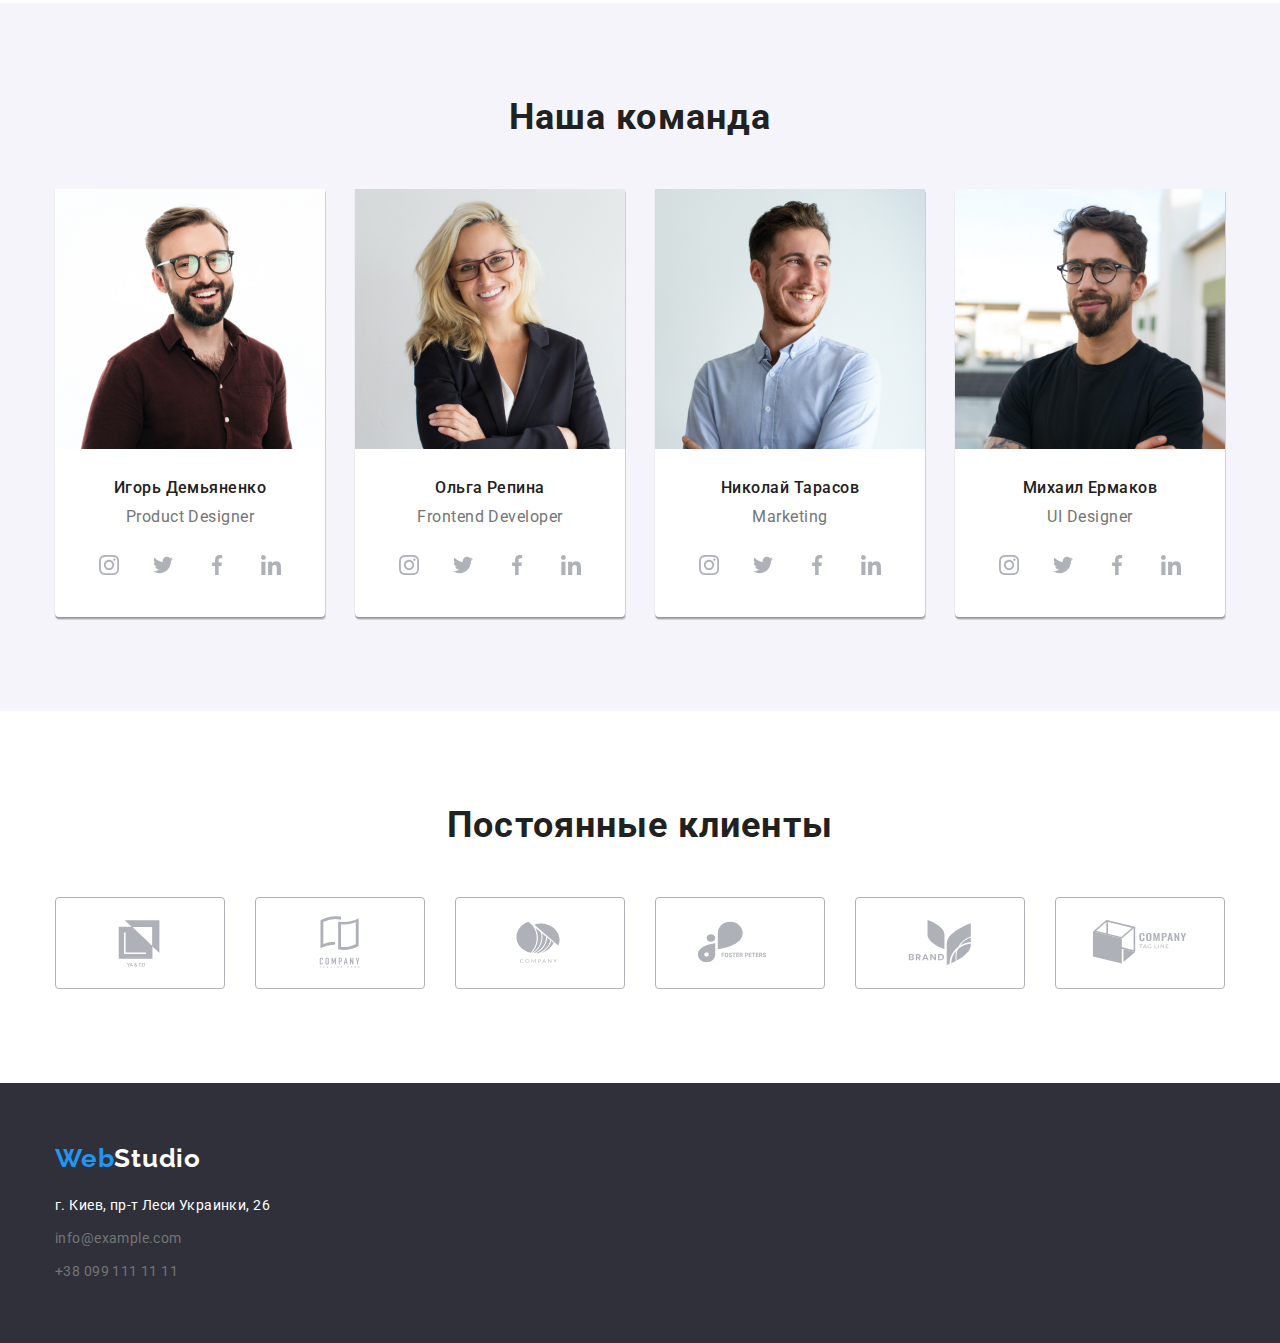
==== commit e28680c4: "change on iconssvg" ====
--- a/index.html
+++ b/index.html
@@ -168,9 +168,7 @@
                       rel="noopener noreferrer nofollow"
                     >
                       <svg class="team-soc-icon" width="20px" height="20px">
-                        <use
-                          href="./images/symbol-defs.svg#icon-instagram"
-                        ></use>
+                        <use href="./images/icons.svg#icon-instagram"></use>
                       </svg>
                     </a>
                   </li>
@@ -183,7 +181,7 @@
                       rel="noopener noreferrer nofollow"
                     >
                       <svg class="team-soc-icon" width="20px" height="20px">
-                        <use href="./images/symbol-defs.svg#icon-twitter"></use>
+                        <use href="./images/icons.svg#icon-twitter"></use>
                       </svg>
                     </a>
                   </li>
@@ -196,9 +194,7 @@
                       rel="noopener noreferrer nofollow"
                     >
                       <svg class="team-soc-icon" width="20px" height="20px">
-                        <use
-                          href="./images/symbol-defs.svg#icon-facebook"
-                        ></use>
+                        <use href="./images/icons.svg#icon-facebook"></use>
                       </svg>
                     </a>
                   </li>
@@ -211,9 +207,7 @@
                       rel="noopener noreferrer nofollow"
                     >
                       <svg class="team-soc-icon" width="20px" height="20px">
-                        <use
-                          href="./images/symbol-defs.svg#icon-linkedin"
-                        ></use>
+                        <use href="./images/icons.svg#icon-linkedin"></use>
                       </svg>
                     </a>
                   </li>
@@ -237,37 +231,31 @@
                   <li class="team-soc-item">
                     <a href="" class="team-soc-link"
                       ><svg class="team-soc-icon" width="20px" height="20px">
-                        <use
-                          href="./images/symbol-defs.svg#icon-instagram"
-                        ></use>
-                      </svg>
-                    </a>
-                  </li>
-
-                  <li class="team-soc-item">
-                    <a href="" class="team-soc-link">
-                      <svg class="team-soc-icon" width="20px" height="20px">
-                        <use href="./images/symbol-defs.svg#icon-twitter"></use>
-                      </svg>
-                    </a>
-                  </li>
-
-                  <li class="team-soc-item">
-                    <a href="" class="team-soc-link">
-                      <svg class="team-soc-icon" width="20px" height="20px">
-                        <use
-                          href="./images/symbol-defs.svg#icon-facebook"
-                        ></use>
-                      </svg>
-                    </a>
-                  </li>
-
-                  <li class="team-soc-item">
-                    <a href="" class="team-soc-link">
-                      <svg class="team-soc-icon" width="20px" height="20px">
-                        <use
-                          href="./images/symbol-defs.svg#icon-linkedin"
-                        ></use>
+                        <use href="./images/icons.svg#icon-instagram"></use>
+                      </svg>
+                    </a>
+                  </li>
+
+                  <li class="team-soc-item">
+                    <a href="" class="team-soc-link">
+                      <svg class="team-soc-icon" width="20px" height="20px">
+                        <use href="./images/icons.svg#icon-twitter"></use>
+                      </svg>
+                    </a>
+                  </li>
+
+                  <li class="team-soc-item">
+                    <a href="" class="team-soc-link">
+                      <svg class="team-soc-icon" width="20px" height="20px">
+                        <use href="./images/icons.svg#icon-facebook"></use>
+                      </svg>
+                    </a>
+                  </li>
+
+                  <li class="team-soc-item">
+                    <a href="" class="team-soc-link">
+                      <svg class="team-soc-icon" width="20px" height="20px">
+                        <use href="./images/icons.svg#icon-linkedin"></use>
                       </svg>
                     </a>
                   </li>
@@ -290,37 +278,31 @@
                   <li class="team-soc-item">
                     <a href="" class="team-soc-link"
                       ><svg class="team-soc-icon" width="20px" height="20px">
-                        <use
-                          href="./images/symbol-defs.svg#icon-instagram"
-                        ></use>
-                      </svg>
-                    </a>
-                  </li>
-
-                  <li class="team-soc-item">
-                    <a href="" class="team-soc-link">
-                      <svg class="team-soc-icon" width="20px" height="20px">
-                        <use href="./images/symbol-defs.svg#icon-twitter"></use>
-                      </svg>
-                    </a>
-                  </li>
-
-                  <li class="team-soc-item">
-                    <a href="" class="team-soc-link">
-                      <svg class="team-soc-icon" width="20px" height="20px">
-                        <use
-                          href="./images/symbol-defs.svg#icon-facebook"
-                        ></use>
-                      </svg>
-                    </a>
-                  </li>
-
-                  <li class="team-soc-item">
-                    <a href="" class="team-soc-link">
-                      <svg class="team-soc-icon" width="20px" height="20px">
-                        <use
-                          href="./images/symbol-defs.svg#icon-linkedin"
-                        ></use>
+                        <use href="./images/icons.svg#icon-instagram"></use>
+                      </svg>
+                    </a>
+                  </li>
+
+                  <li class="team-soc-item">
+                    <a href="" class="team-soc-link">
+                      <svg class="team-soc-icon" width="20px" height="20px">
+                        <use href="./images/icons.svg#icon-twitter"></use>
+                      </svg>
+                    </a>
+                  </li>
+
+                  <li class="team-soc-item">
+                    <a href="" class="team-soc-link">
+                      <svg class="team-soc-icon" width="20px" height="20px">
+                        <use href="./images/icons.svg#icon-facebook"></use>
+                      </svg>
+                    </a>
+                  </li>
+
+                  <li class="team-soc-item">
+                    <a href="" class="team-soc-link">
+                      <svg class="team-soc-icon" width="20px" height="20px">
+                        <use href="./images/icons.svg#icon-linkedin"></use>
                       </svg>
                     </a>
                   </li>
@@ -343,37 +325,31 @@
                   <li class="team-soc-item">
                     <a href="" class="team-soc-link zzzz"
                       ><svg class="team-soc-icon" width="20px" height="20px">
-                        <use
-                          href="./images/symbol-defs.svg#icon-instagram"
-                        ></use>
-                      </svg>
-                    </a>
-                  </li>
-
-                  <li class="team-soc-item">
-                    <a href="" class="team-soc-link">
-                      <svg class="team-soc-icon" width="20px" height="20px">
-                        <use href="./images/symbol-defs.svg#icon-twitter"></use>
-                      </svg>
-                    </a>
-                  </li>
-
-                  <li class="team-soc-item">
-                    <a href="" class="team-soc-link">
-                      <svg class="team-soc-icon" width="20px" height="20px">
-                        <use
-                          href="./images/symbol-defs.svg#icon-facebook"
-                        ></use>
-                      </svg>
-                    </a>
-                  </li>
-
-                  <li class="team-soc-item">
-                    <a href="" class="team-soc-link">
-                      <svg class="team-soc-icon" width="20px" height="20px">
-                        <use
-                          href="./images/symbol-defs.svg#icon-linkedin"
-                        ></use>
+                        <use href="./images/icons.svg#icon-instagram"></use>
+                      </svg>
+                    </a>
+                  </li>
+
+                  <li class="team-soc-item">
+                    <a href="" class="team-soc-link">
+                      <svg class="team-soc-icon" width="20px" height="20px">
+                        <use href="./images/icons.svg#icon-twitter"></use>
+                      </svg>
+                    </a>
+                  </li>
+
+                  <li class="team-soc-item">
+                    <a href="" class="team-soc-link">
+                      <svg class="team-soc-icon" width="20px" height="20px">
+                        <use href="./images/icons.svg#icon-facebook"></use>
+                      </svg>
+                    </a>
+                  </li>
+
+                  <li class="team-soc-item">
+                    <a href="" class="team-soc-link">
+                      <svg class="team-soc-icon" width="20px" height="20px">
+                        <use href="./images/icons.svg#icon-linkedin"></use>
                       </svg>
                     </a>
                   </li>
@@ -390,7 +366,7 @@
           <ul class="card-set clients-list">
             <li class="item clients-item">
               <a class="clients-link" href="" aria-label="YA & CO">
-                <span class="visually-hidden">YA & CO</span>
+                <span class="visually-hidden">ya & co</span>
                 <svg class="clients-icon" width="106" height="60">
                   <use href="./images/icons.svg#icon-client-1" />
                 </svg>
--- a/css/styles.css
+++ b/css/styles.css
@@ -479,7 +479,7 @@
 .clients-icon {
   max-width: 100%;
   max-height: 100%;
-  outline: 1px solid teal;
+
   fill: var(--icons-color);
 }
 
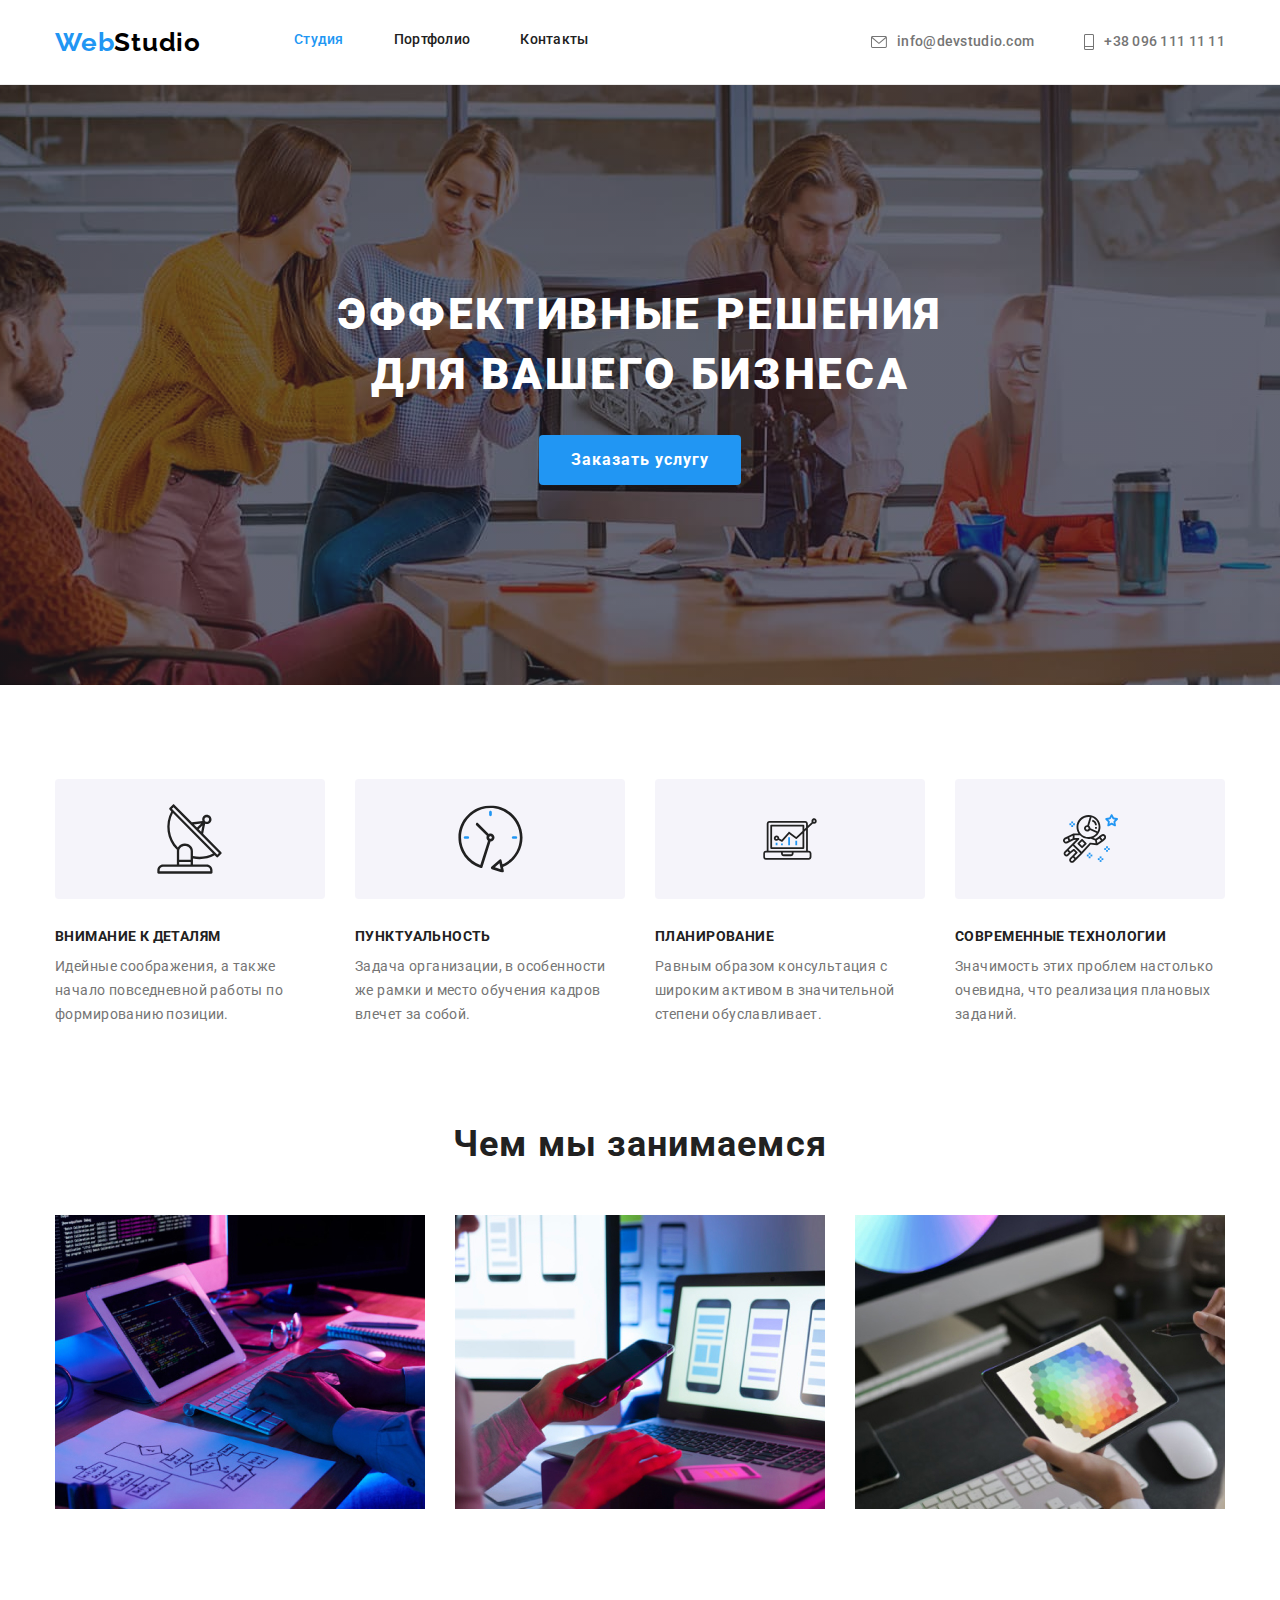
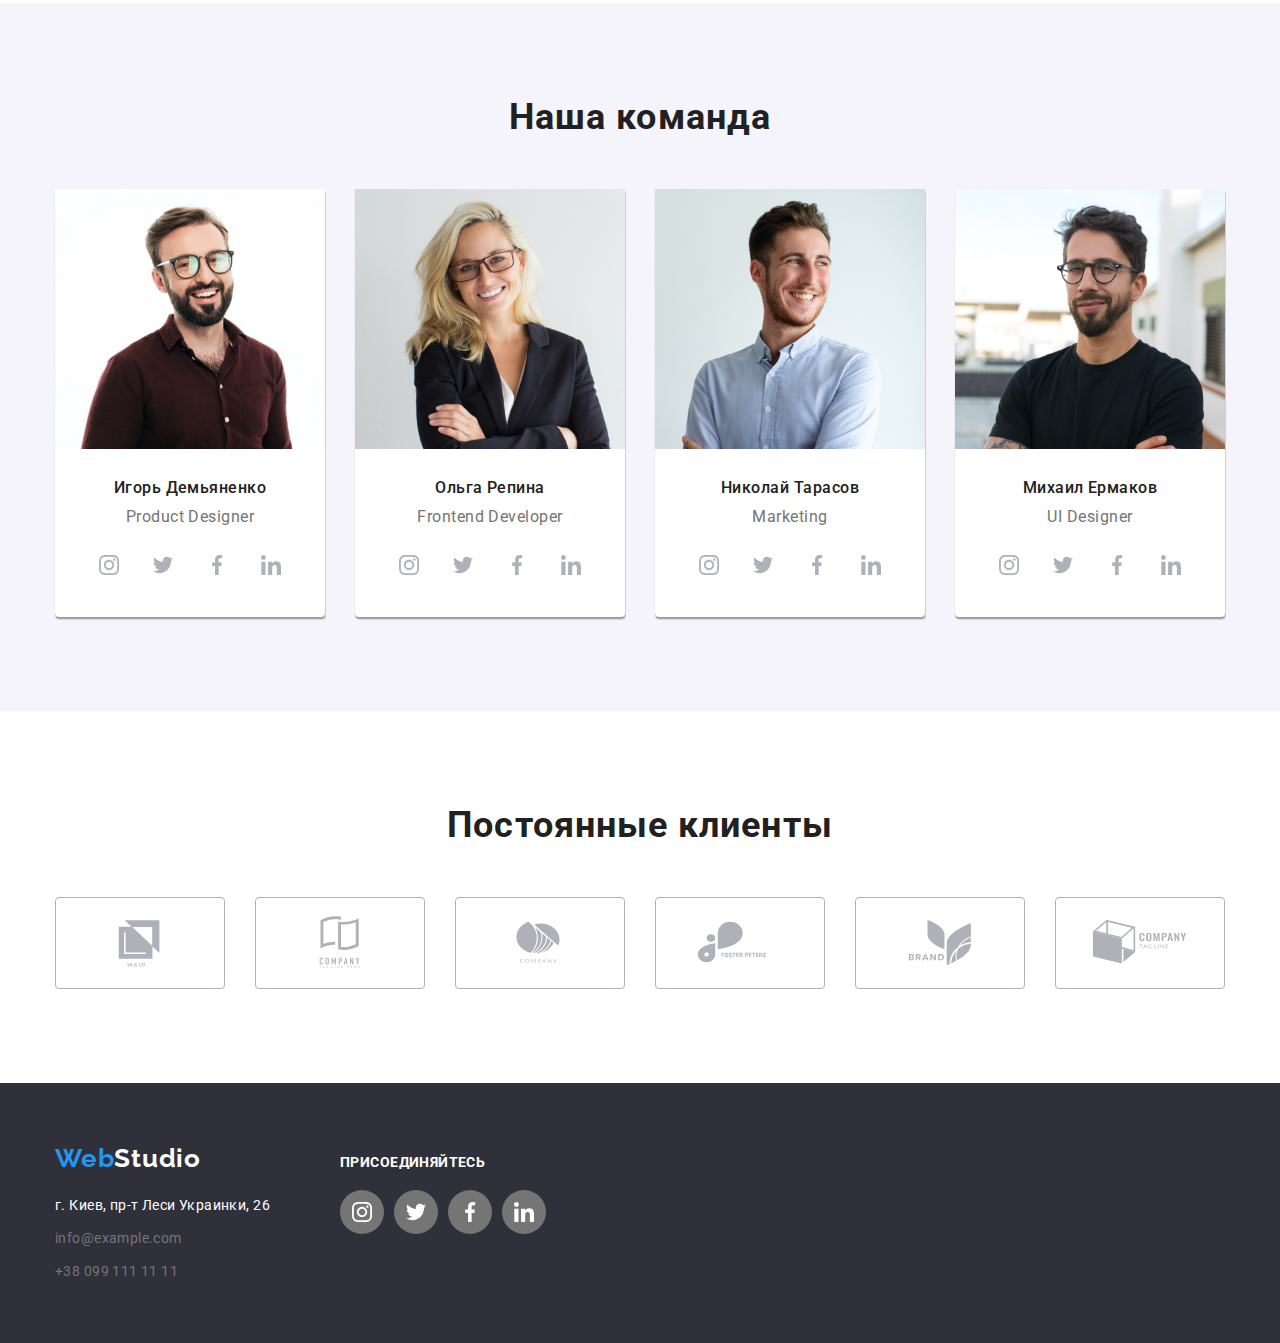
==== commit dd4fc572: "add footer follow us icons" ====
--- a/index.html
+++ b/index.html
@@ -40,7 +40,7 @@
           <li class="item">
             <a href="mailto:info@devstudio.com" class="link header-link">
               <svg class="contacts-icon" width="16" height="12">
-                <use href="./images/symbol-defs.svg#icon-mail"></use>
+                <use href="./images/icons.svg#icon-mail"></use>
               </svg>
               info@devstudio.com</a
             >
@@ -49,7 +49,7 @@
           <li class="item">
             <a href="tel:+380961111111" class="link header-link">
               <svg class="contacts-icon" width="10" height="16">
-                <use href="./images/symbol-defs.svg#icon-phone"></use>
+                <use href="./images/icons.svg#icon-phone"></use>
               </svg>
               +38 096 111 11 11</a
             >
@@ -323,7 +323,7 @@
                 <p class="team-text">UI Designer</p>
                 <ul class="team-soc-list list">
                   <li class="team-soc-item">
-                    <a href="" class="team-soc-link zzzz"
+                    <a href="" class="team-soc-link"
                       ><svg class="team-soc-icon" width="20px" height="20px">
                         <use href="./images/icons.svg#icon-instagram"></use>
                       </svg>
@@ -429,7 +429,8 @@
     <!-------FOOTER-------->
 
     <footer class="footer">
-      <div class="container">
+      <div class="container footer-icons">
+        <div class="footer-item">
         <a href=".index.html" class="logo footer-logo">
           <span class="accent">Web</span>Studio
         </a>
@@ -459,6 +460,43 @@
           </ul>
         </address>
       </div>
+
+      <div class="footer-item follow-us">
+        <h3 class="follow-us-title">Присоединяйтесь</h3>
+        <ul class="footer-soc-list list">
+                  <li class="footer-soc-item">
+                    <a href="" class="footer-soc-link"
+                      ><svg class="footer-soc-icon" width="20px" height="20px">
+                        <use href="./images/icons.svg#icon-instagram"></use>
+                      </svg>
+                    </a>
+                  </li>
+                  
+                  <li class="footer-soc-item">
+                    <a href="" class="footer-soc-link"
+                      ><svg class="footer-soc-icon" width="20px" height="20px">
+                        <use href="./images/icons.svg#icon-twitter"></use>
+                      </svg>
+                    </a>
+                  </li>
+
+                  <li class="footer-soc-item">
+                    <a href="" class="footer-soc-link"
+                      ><svg class="footer-soc-icon" width="20px" height="20px">
+                        <use href="./images/icons.svg#icon-facebook"></use>
+                      </svg>
+                    </a>
+                  </li>
+                  
+                  <li class="footer-soc-item">
+                    <a href="" class="footer-soc-link"
+                      ><svg class="footer-soc-icon" width="20px" height="20px">
+                        <use href="./images/icons.svg#icon-linkedin"></use>
+                      </svg>
+                    </a>
+                  </li>
+                </ul>
+      </div>
     </footer>
   </body>
 </html>
--- a/css/styles.css
+++ b/css/styles.css
@@ -440,9 +440,6 @@
   padding-bottom: 94px;
 }
 
-.section-title {
-}
-
 .clients-list {
   display: flex;
   justify-content: center;
@@ -483,6 +480,16 @@
   fill: var(--icons-color);
 }
 
+.clients-link:hover,
+.clients-link:focus {
+  border-color: var(--accent-color);
+}
+
+.clients-link:hover .clients-icon,
+.clients-link:focus .clients-icon {
+  fill: var(--accent-color);
+}
+
 /* ------------- FOOTER ---------- */
 
 .footer {
@@ -492,6 +499,11 @@
   padding-bottom: 60px;
 }
 
+.footer-icons {
+  display: flex;
+  align-items: baseline;
+}
+
 .footer-logo {
   color: var(--white-color);
   margin-bottom: 20px;
@@ -522,6 +534,65 @@
 
 .footer-link.white {
   color: var(--white-color);
+}
+
+.follow-us-title {
+  margin-bottom: 20px;
+  margin-top: 0;
+  color: var(--white-color);
+  font-style: normal;
+  font-weight: 700;
+  font-size: 14px;
+  line-height: 16px;
+  letter-spacing: 0.03em;
+  text-transform: uppercase;
+}
+
+.footer-soc-list {
+  display: flex;
+  justify-content: center;
+}
+
+.footer-soc-item {
+  width: 44px;
+  height: 44px;
+}
+
+.footer-soc-item:not(:last-child) {
+  margin-right: 10px;
+}
+
+.footer-item:not(:last-child) {
+  margin-right: 70px;
+}
+
+.footer-icons {
+  display: flex;
+  align-items: baseline;
+}
+
+.footer-soc-link {
+  width: 100%;
+  height: 100%;
+  background-color: var(--secondary-text-color);
+  border-radius: 50%;
+  display: flex;
+  align-items: center;
+  justify-content: center;
+}
+
+.footer-soc-icon {
+  fill: var(--white-color);
+}
+
+.footer-soc-link:hover,
+.footer-soc-link:focus {
+  background-color: var(--accent-color);
+}
+
+.footer-soc-link:hover .footer-soc-icon,
+.footer-soc-link:focus .footer-soc-icon {
+  fill: var(--white-color);
 }
 
 /*--------PORTFOLIO--------*/
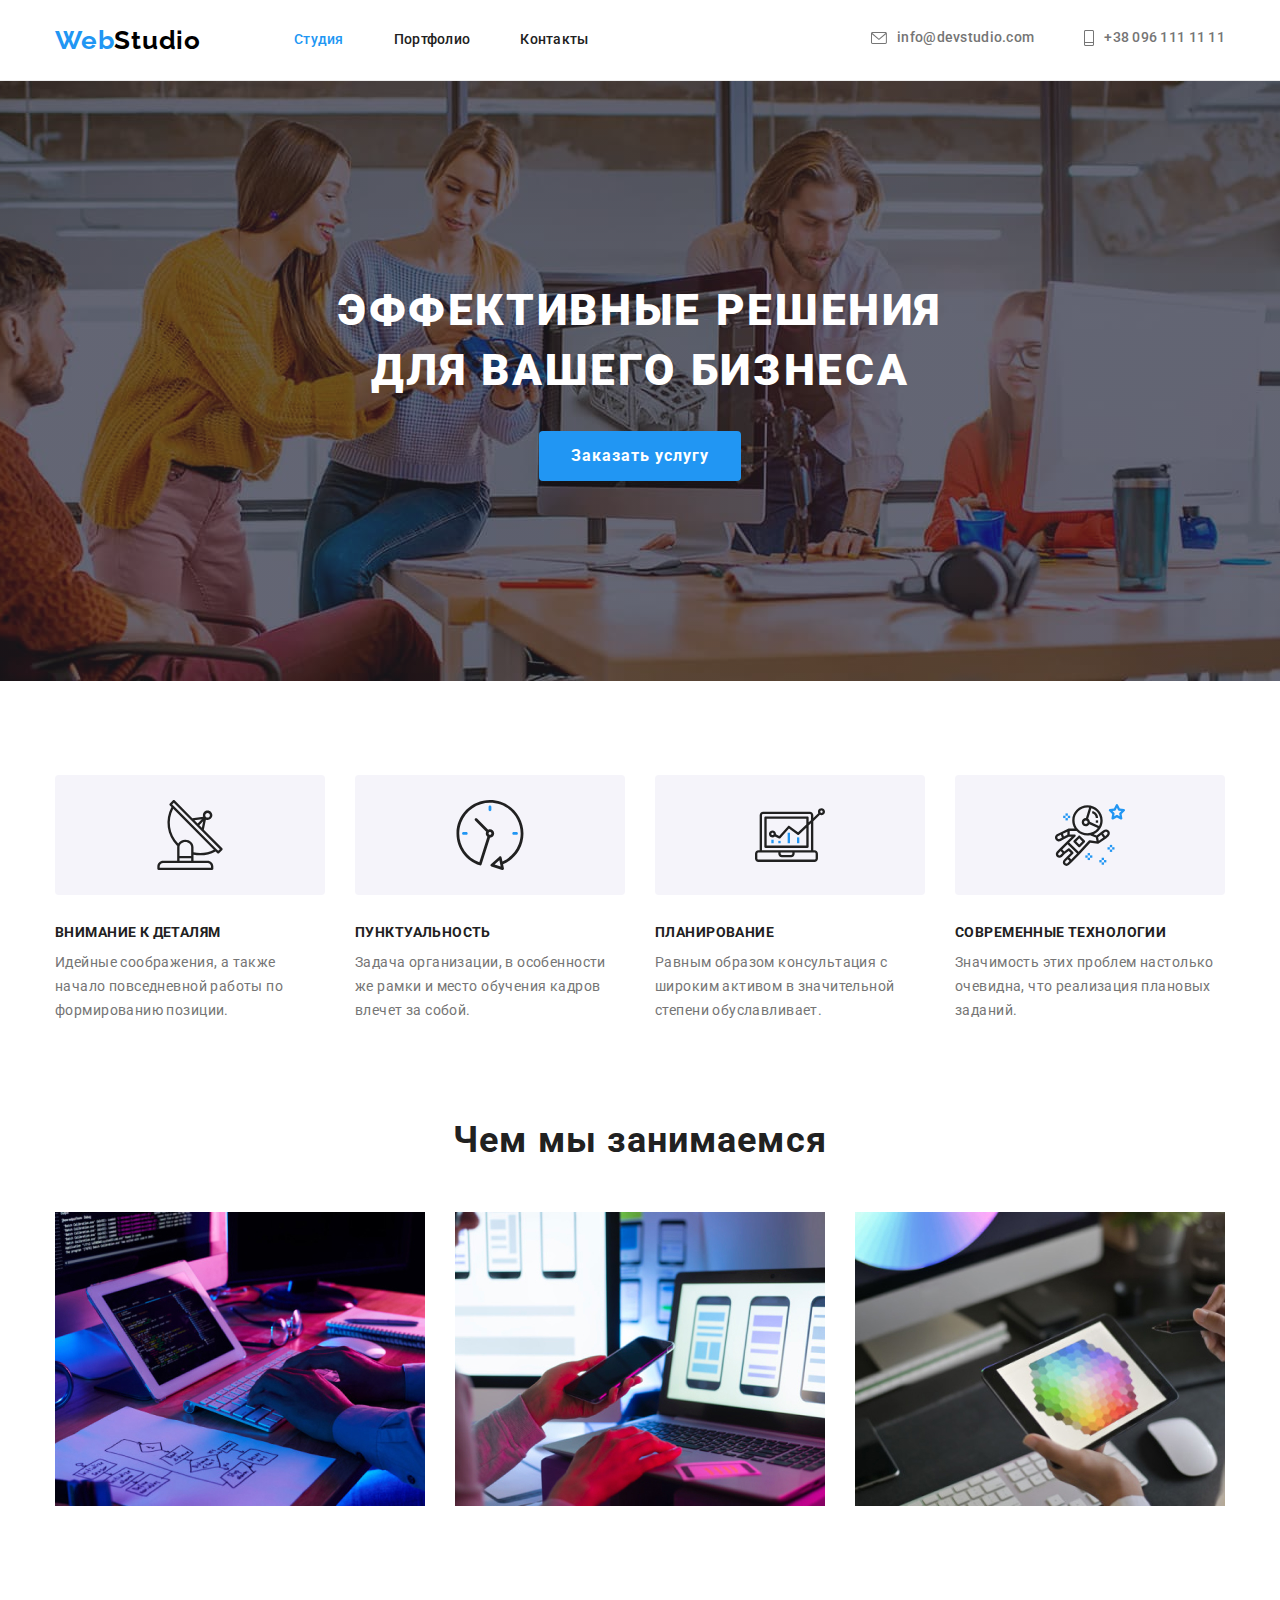
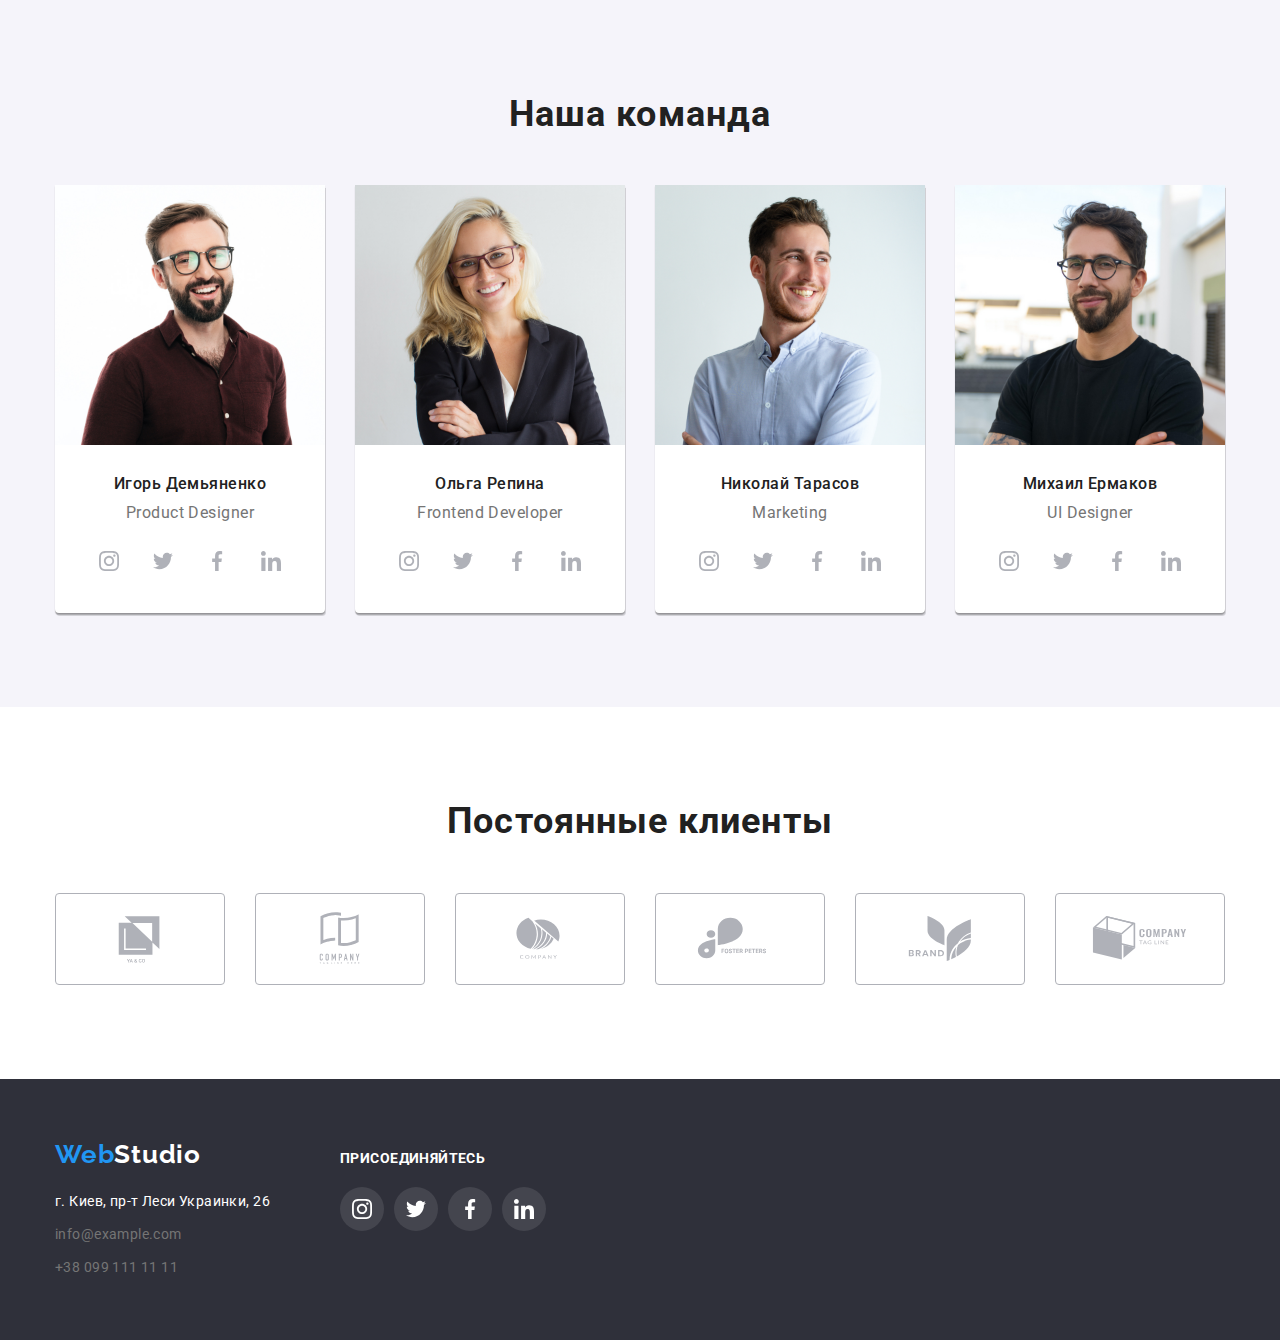
==== commit 129f588b: "teacher changes" ====
--- a/index.html
+++ b/index.html
@@ -462,7 +462,7 @@
       </div>
 
       <div class="footer-item follow-us">
-        <h3 class="follow-us-title">Присоединяйтесь</h3>
+        <p class="follow-us-title">Присоединяйтесь</p>
         <ul class="footer-soc-list list">
                   <li class="footer-soc-item">
                     <a href="" class="footer-soc-link"
--- a/css/styles.css
+++ b/css/styles.css
@@ -17,6 +17,7 @@
   --color-footer: rgba(255, 255, 255, 0.6);
   --background-footer: #2f303a;
   --icons-color: #afb1b8;
+  --background-socials: rgba(255, 255, 255, 0.1);
 }
 
 p,
@@ -166,10 +167,8 @@
   display: block;
 }
 
-.header-link:hover,
-.header-link:focus,
-.site-contacts .header-link:hover,
-.site-contacts .header-link:focus {
+.header-link:hover .site-contacts,
+.header-link:focus .site-contacts {
   color: var(--accent-color);
 }
 
@@ -184,8 +183,8 @@
 .site-contacts .link {
   display: flex;
   align-items: center;
-  padding-top: 34px;
-  padding-bottom: 34px;
+  padding-top: 30px;
+  padding-bottom: 30px;
 }
 
 .site-contacts .link:hover,
@@ -195,7 +194,7 @@
 
 .contacts-icon {
   margin-right: 10px;
-  fill: var(--secondary-text-color);
+  fill: currentColor;
 }
 
 .site-contacts .contacts-icon:hover,
@@ -210,7 +209,6 @@
 
   padding-bottom: 200px;
   padding-top: 200px;
-  background-size: cover;
 
   background-color: var(--background-footer);
   background-image: linear-gradient(
@@ -221,6 +219,10 @@
     url(../images/effect\ descisions.jpg);
   background-repeat: no-repeat;
   background-position: center;
+  background-size: cover;
+  max-width: 1600px;
+  height: 600px;
+  margin: 0 auto;
 }
 
 .hero-title {
@@ -269,22 +271,22 @@
 
 .benefits-item.item-satellite::before {
   background-image: url(../images/satellite.svg);
-  background-size: 65.32px 70px;
+  background-size: 70px 70px;
 }
 
 .benefits-item.item-clock::before {
   background-image: url(../images/clock.svg);
-  background-size: 66.96px 70px;
+  background-size: 70px 70px;
 }
 
 .benefits-item.item-diagram::before {
   background-image: url(../images/diagram.svg);
-  background-size: 70px 53.69px;
+  background-size: 70px 70px;
 }
 
 .benefits-item.item-astronaut::before {
   background-image: url(../images/astronaut.svg);
-  background-size: 54.83px 60.66px;
+  background-size: 70px 70px;
 }
 
 .benefits-title {
@@ -397,24 +399,23 @@
 }
 
 .team-soc-item {
+  margin-right: 10px;
+}
+
+.team-soc-item:last-child {
+  margin-right: 0px;
+}
+
+.team-soc-list {
+  display: flex;
+  justify-content: center;
+}
+
+.team-soc-link {
   width: 44px;
   height: 44px;
-  margin-right: 10px;
-}
-
-.team-soc-item:last-child {
-  margin-right: 0px;
-}
-
-.team-soc-list {
-  display: flex;
-  justify-content: center;
-}
-
-.team-soc-link {
-  width: 100%;
-  height: 100%;
   background-color: var(--white-color);
+  color: var(--icons-color);
   border-radius: 50%;
   display: flex;
   align-items: center;
@@ -422,17 +423,13 @@
 }
 
 .team-soc-icon {
-  fill: var(--icons-color);
+  fill: currentColor;
 }
 
 .team-soc-link:hover,
 .team-soc-link:focus {
   background-color: var(--accent-color);
-}
-
-.team-soc-link:hover .team-soc-icon,
-.team-soc-link:focus .team-soc-icon {
-  fill: var(--white-color);
+  color: var(--white-color);
 }
 
 .section-clients {
@@ -450,10 +447,8 @@
 }
 
 .clients-item {
-  height: 92px;
   margin-right: 30px;
   list-style: none;
-  width: 170px;
 }
 
 .clients-item:last-child {
@@ -464,8 +459,8 @@
   display: flex;
   justify-content: center;
   align-items: center;
-  width: 100%;
-  height: 100%;
+  width: 170px;
+  height: 92px;
 
   color: var(--icons-color);
 
@@ -474,20 +469,13 @@
 }
 
 .clients-icon {
-  max-width: 100%;
-  max-height: 100%;
-
-  fill: var(--icons-color);
+  fill: currentColor;
 }
 
 .clients-link:hover,
 .clients-link:focus {
   border-color: var(--accent-color);
-}
-
-.clients-link:hover .clients-icon,
-.clients-link:focus .clients-icon {
-  fill: var(--accent-color);
+  color: var(--accent-color);
 }
 
 /* ------------- FOOTER ---------- */
@@ -538,12 +526,10 @@
 
 .follow-us-title {
   margin-bottom: 20px;
-  margin-top: 0;
   color: var(--white-color);
-  font-style: normal;
   font-weight: 700;
   font-size: 14px;
-  line-height: 16px;
+  line-height: 1.14;
   letter-spacing: 0.03em;
   text-transform: uppercase;
 }
@@ -574,7 +560,7 @@
 .footer-soc-link {
   width: 100%;
   height: 100%;
-  background-color: var(--secondary-text-color);
+  background-color: var(--background-socials);
   border-radius: 50%;
   display: flex;
   align-items: center;
@@ -662,6 +648,9 @@
 .button-help.active {
   background-color: var(--accent-color);
   color: var(--white-color);
+
+  box-shadow: 0px 3px 1px rgba(0, 0, 0, 0.1), 0px 1px 2px rgba(0, 0, 0, 0.08),
+    0px 2px 2px rgba(0, 0, 0, 0.12);
 }
 
 .pointer {
@@ -687,6 +676,18 @@
   border-top: none;
 }
 
+.portfolio-link {
+  display: block;
+  flex-direction: column;
+  height: 100%;
+}
+
+.portfolio-link:hover,
+.portfolio-link:focus {
+  box-shadow: 0px 1px 1px rgba(0, 0, 0, 0.12), 0px 4px 4px rgba(0, 0, 0, 0.06),
+    1px 4px 6px rgba(0, 0, 0, 0.16);
+}
+
 .portfolio-title {
   font-weight: 700;
   font-size: 18px;
@@ -705,6 +706,6 @@
   letter-spacing: 0.03em;
   color: var(--secondary-text-color);
 
-  width: 322 px;
+  width: 322px;
   height: 30px;
 }
